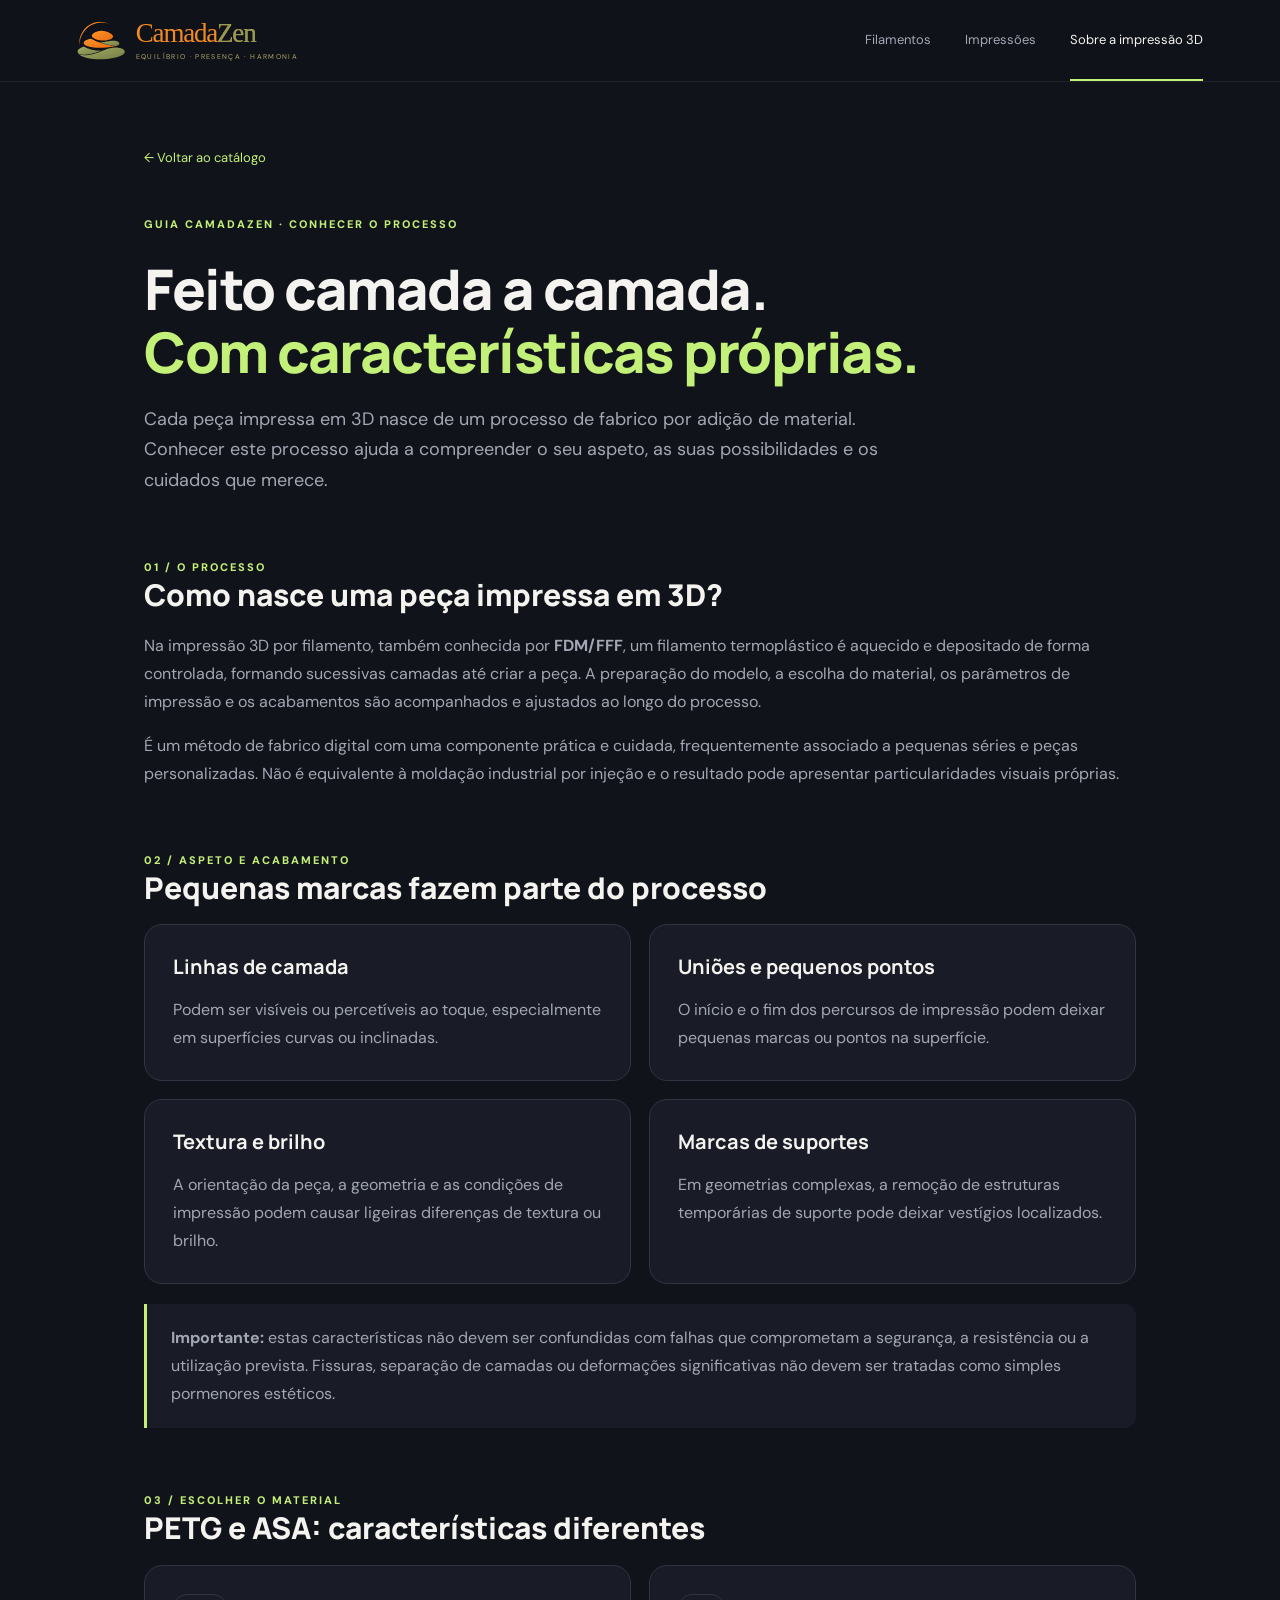
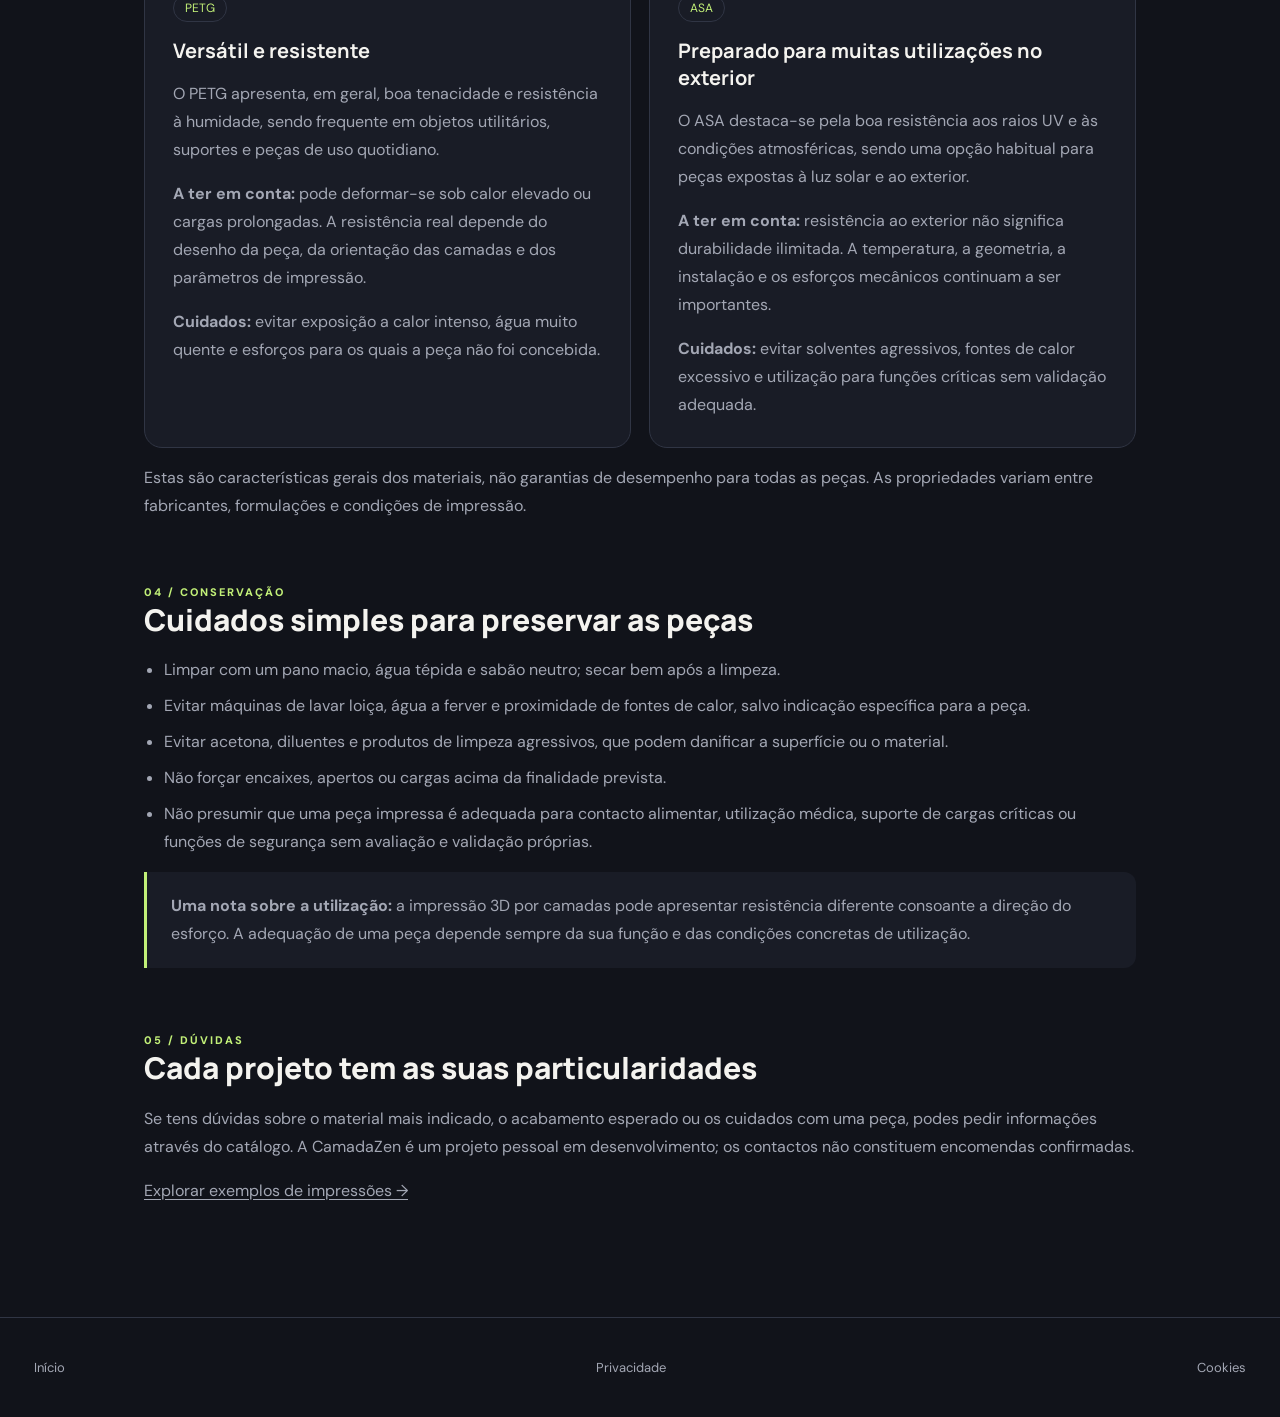
==== sobre-impressao-3d.html @ c6358570 "Add educational guide on FDM, PETG and ASA" ====
<!doctype html>
<html lang="pt-PT">
<head>
<meta charset="utf-8"><meta name="viewport" content="width=device-width,initial-scale=1">
<meta name="theme-color" content="#11131a">
<meta name="description" content="Conhece a impressão 3D por camadas, as características naturais das peças e os cuidados com PETG e ASA.">
<link rel="icon" type="image/svg+xml" href="assets/camadazen-mark.svg">
<link rel="stylesheet" href="styles.css">
<title>Sobre a impressão 3D | CamadaZen</title>
<style>
.guide{max-width:1040px;margin:auto;padding:64px 24px 96px}
.guide .back{color:var(--accent);font-size:13px}
.guide h1{font:800 clamp(32px,5vw,56px)/1.12 Manrope,sans-serif;letter-spacing:-1.5px;margin:24px 0 20px}
.guide h1 span{color:var(--accent)}
.guide .lead{max-width:760px;font-size:18px;line-height:1.7;color:var(--muted)}
.guide section{margin-top:60px}
.guide h2{font:800 clamp(23px,3vw,30px)/1.25 Manrope,sans-serif;margin:0 0 18px}
.guide h3{font:700 20px Manrope,sans-serif;margin:0 0 12px}
.guide p,.guide li{line-height:1.75;color:var(--muted)}
.guide ul{padding-left:20px}
.guide li{margin-bottom:8px}
.guide .eyebrow{color:var(--accent);font-size:11px;letter-spacing:2px;font-weight:800}
.guide .cards{display:grid;grid-template-columns:repeat(2,minmax(0,1fr));gap:18px}
.guide .tile{background:var(--panel);border:1px solid var(--line);border-radius:18px;padding:28px}
.guide .tile p:last-child{margin-bottom:0}
.guide .notice{border-left:3px solid var(--accent);background:var(--panel);padding:20px 24px;border-radius:0 12px 12px 0}
.guide .notice p{margin:0}
.guide .tag{display:inline-block;border:1px solid var(--line);border-radius:99px;padding:5px 11px;color:var(--accent);font-size:12px;margin-bottom:15px}
.guide a:not(.back){text-decoration:underline;text-underline-offset:3px}
.guide-footer{padding:24px;text-align:center;border-top:1px solid var(--line);font-size:13px;color:var(--muted)}
.guide-footer a{margin:0 10px}
@media(max-width:650px){.guide{padding:36px 20px 70px}.guide .cards{grid-template-columns:1fr}.guide .tile{padding:22px}}
</style>
</head>
<body>
<header class="topbar">
<a class="brand" href="index.html" aria-label="CamadaZen — Página inicial"><img class="brand-logo-symbol" src="assets/camadazen-mark.svg" alt=""><span class="brand-wordmark"><strong>Camada<span>Zen</span></strong><small>EQUILÍBRIO · PRESENÇA · HARMONIA</small></span></a>
<nav class="nav" aria-label="Navegação principal"><a href="index.html#filamentos">Filamentos</a><a href="index.html#impressoes">Impressões</a><a class="active" href="sobre-impressao-3d.html" aria-current="page">Sobre a impressão 3D</a></nav>
</header>
<main class="guide">
<a class="back" href="index.html">← Voltar ao catálogo</a>
<p class="eyebrow" style="margin-top:48px">GUIA CAMADAZEN · CONHECER O PROCESSO</p>
<h1>Feito camada a camada.<br><span>Com características próprias.</span></h1>
<p class="lead">Cada peça impressa em 3D nasce de um processo de fabrico por adição de material. Conhecer este processo ajuda a compreender o seu aspeto, as suas possibilidades e os cuidados que merece.</p>
<section aria-labelledby="processo"><span class="eyebrow">01 / O PROCESSO</span><h2 id="processo">Como nasce uma peça impressa em 3D?</h2>
<p>Na impressão 3D por filamento, também conhecida por <strong>FDM/FFF</strong>, um filamento termoplástico é aquecido e depositado de forma controlada, formando sucessivas camadas até criar a peça. A preparação do modelo, a escolha do material, os parâmetros de impressão e os acabamentos são acompanhados e ajustados ao longo do processo.</p>
<p>É um método de fabrico digital com uma componente prática e cuidada, frequentemente associado a pequenas séries e peças personalizadas. Não é equivalente à moldação industrial por injeção e o resultado pode apresentar particularidades visuais próprias.</p></section>
<section aria-labelledby="caracteristicas"><span class="eyebrow">02 / ASPETO E ACABAMENTO</span><h2 id="caracteristicas">Pequenas marcas fazem parte do processo</h2>
<div class="cards">
<article class="tile"><h3>Linhas de camada</h3><p>Podem ser visíveis ou percetíveis ao toque, especialmente em superfícies curvas ou inclinadas.</p></article>
<article class="tile"><h3>Uniões e pequenos pontos</h3><p>O início e o fim dos percursos de impressão podem deixar pequenas marcas ou pontos na superfície.</p></article>
<article class="tile"><h3>Textura e brilho</h3><p>A orientação da peça, a geometria e as condições de impressão podem causar ligeiras diferenças de textura ou brilho.</p></article>
<article class="tile"><h3>Marcas de suportes</h3><p>Em geometrias complexas, a remoção de estruturas temporárias de suporte pode deixar vestígios localizados.</p></article>
</div>
<div class="notice" style="margin-top:20px"><p><strong>Importante:</strong> estas características não devem ser confundidas com falhas que comprometam a segurança, a resistência ou a utilização prevista. Fissuras, separação de camadas ou deformações significativas não devem ser tratadas como simples pormenores estéticos.</p></div></section>
<section aria-labelledby="materiais"><span class="eyebrow">03 / ESCOLHER O MATERIAL</span><h2 id="materiais">PETG e ASA: características diferentes</h2>
<div class="cards">
<article class="tile"><span class="tag">PETG</span><h3>Versátil e resistente</h3><p>O PETG apresenta, em geral, boa tenacidade e resistência à humidade, sendo frequente em objetos utilitários, suportes e peças de uso quotidiano.</p><p><strong>A ter em conta:</strong> pode deformar-se sob calor elevado ou cargas prolongadas. A resistência real depende do desenho da peça, da orientação das camadas e dos parâmetros de impressão.</p><p><strong>Cuidados:</strong> evitar exposição a calor intenso, água muito quente e esforços para os quais a peça não foi concebida.</p></article>
<article class="tile"><span class="tag">ASA</span><h3>Preparado para muitas utilizações no exterior</h3><p>O ASA destaca-se pela boa resistência aos raios UV e às condições atmosféricas, sendo uma opção habitual para peças expostas à luz solar e ao exterior.</p><p><strong>A ter em conta:</strong> resistência ao exterior não significa durabilidade ilimitada. A temperatura, a geometria, a instalação e os esforços mecânicos continuam a ser importantes.</p><p><strong>Cuidados:</strong> evitar solventes agressivos, fontes de calor excessivo e utilização para funções críticas sem validação adequada.</p></article>
</div>
<p>Estas são características gerais dos materiais, não garantias de desempenho para todas as peças. As propriedades variam entre fabricantes, formulações e condições de impressão.</p></section>
<section aria-labelledby="cuidados"><span class="eyebrow">04 / CONSERVAÇÃO</span><h2 id="cuidados">Cuidados simples para preservar as peças</h2>
<ul><li>Limpar com um pano macio, água tépida e sabão neutro; secar bem após a limpeza.</li><li>Evitar máquinas de lavar loiça, água a ferver e proximidade de fontes de calor, salvo indicação específica para a peça.</li><li>Evitar acetona, diluentes e produtos de limpeza agressivos, que podem danificar a superfície ou o material.</li><li>Não forçar encaixes, apertos ou cargas acima da finalidade prevista.</li><li>Não presumir que uma peça impressa é adequada para contacto alimentar, utilização médica, suporte de cargas críticas ou funções de segurança sem avaliação e validação próprias.</li></ul>
<div class="notice"><p><strong>Uma nota sobre a utilização:</strong> a impressão 3D por camadas pode apresentar resistência diferente consoante a direção do esforço. A adequação de uma peça depende sempre da sua função e das condições concretas de utilização.</p></div></section>
<section aria-labelledby="duvidas"><span class="eyebrow">05 / DÚVIDAS</span><h2 id="duvidas">Cada projeto tem as suas particularidades</h2><p>Se tens dúvidas sobre o material mais indicado, o acabamento esperado ou os cuidados com uma peça, podes pedir informações através do catálogo. A CamadaZen é um projeto pessoal em desenvolvimento; os contactos não constituem encomendas confirmadas.</p><p><a href="index.html#impressoes">Explorar exemplos de impressões →</a></p></section>
</main>
<footer class="guide-footer"><a href="index.html">Início</a><a href="privacidade.html">Privacidade</a><a href="cookies.html">Cookies</a></footer>
</body></html>
---- styles.css ----
@font-face{font-family:"DM Sans";src:url("assets/fonts/DMSans-variable.ttf") format("truetype");font-style:normal;font-weight:100 1000;font-display:swap}
@font-face{font-family:"Manrope";src:url("assets/fonts/Manrope-variable.ttf") format("truetype");font-style:normal;font-weight:200 800;font-display:swap}
:root{color-scheme:dark;--bg:#11131a;--panel:#191c26;--panel2:#202431;--text:#f4f3ef;--muted:#a3a7b4;--line:#303544;--accent:#c2f078;--purple:#a89bff}*{box-sizing:border-box}html{scroll-behavior:smooth}body{margin:0;background:var(--bg);color:var(--text);font-family:"DM Sans",sans-serif}a{color:inherit;text-decoration:none}.topbar{height:82px;padding:0 max(6vw,24px);display:flex;align-items:center;justify-content:space-between;border-bottom:1px solid #ffffff12;background:#11131aee;position:sticky;top:0;z-index:5;backdrop-filter:blur(14px)}.brand{display:flex;align-items:center;gap:11px}.brand-mark{width:39px;height:39px;border-radius:12px;background:var(--accent);color:#171923;display:grid;place-items:center;font:800 14px Manrope,sans-serif;letter-spacing:-1px}.brand strong,.brand small{display:block}.brand strong{font:800 12px Manrope,sans-serif;letter-spacing:1.8px}.brand small{font-size:8px;letter-spacing:1.7px;color:var(--muted);margin-top:4px}.nav{display:flex;gap:34px;height:100%;align-items:center;color:var(--muted);font-size:13px}.nav a{height:100%;display:flex;align-items:center;border-bottom:2px solid transparent}.nav a.active,.nav a:hover{color:var(--text);border-color:var(--accent)}.admin-link{font-size:12px;color:var(--accent);border:1px solid #c2f07855;padding:10px 14px;border-radius:9px}.hero{min-height:480px;padding:76px max(10vw,28px);display:grid;grid-template-columns:1fr 1fr;align-items:center;overflow:hidden;background:radial-gradient(ellipse at 76% 45%,#34324f 0,transparent 42%),linear-gradient(120deg,#171a24,#11131a 70%)}.eyebrow{font-size:10px;font-weight:700;letter-spacing:2px;color:var(--muted)}.live-dot{display:inline-block;width:7px;height:7px;border-radius:50%;background:var(--accent);margin-right:8px;box-shadow:0 0 12px #c2f078}.hero h1{font:800 clamp(48px,6vw,78px)/.99 Manrope,sans-serif;letter-spacing:-4px;margin:25px 0}.hero h1 span{color:var(--accent)}.hero-copy p{max-width:410px;color:var(--muted);font-size:15px;line-height:1.8}.hero-cta{display:inline-flex;gap:24px;align-items:center;margin-top:25px;padding:14px 18px;background:var(--accent);color:#171923;border-radius:9px;font-size:12px;font-weight:700}.hero-cta span{font-size:17px}.hero-art{height:330px;position:relative;display:grid;place-items:center}.orb{position:absolute;border:1px solid #a89bff33;border-radius:50%;transform:rotate(-25deg)}.orb-one{width:330px;height:180px}.orb-two{width:390px;height:240px;transform:rotate(35deg)}.spool{width:205px;height:205px;border-radius:50%;background:repeating-conic-gradient(from 0deg,#d6d2c7 0 5deg,#a9a69e 5deg 8deg);display:grid;place-items:center;box-shadow:0 25px 70px #0009;transform:rotate(-18deg);position:relative}.spool:before{content:"";position:absolute;inset:17px;border-radius:50%;background:repeating-conic-gradient(#9b91ed 0 7deg,#b2a9fa 7deg 12deg);border:7px solid #dedbd2}.spool-hole{position:absolute;width:73px;height:73px;border-radius:50%;background:#252837;border:10px solid #dedbd2;z-index:1}.spool-label{position:absolute;z-index:2;text-align:center;color:#e9e6ff;font:700 14px Manrope;transform:rotate(18deg);text-shadow:0 1px 4px #333}.spool-label b{font-size:25px}.art-caption{position:absolute;right:0;bottom:15px;font:700 9px/1.7 Manrope;letter-spacing:2px;color:#aaa4e8}.catalog-section,.prints-section{padding:78px max(8vw,24px)}.section-heading{display:flex;align-items:end;justify-content:space-between;margin-bottom:28px}.section-heading h2{font:700 38px Manrope;margin:10px 0 0;letter-spacing:-1.5px}.section-note{font-size:11px;color:var(--muted);padding-bottom:7px}.toolbar{display:flex;gap:10px;margin-bottom:25px}.searchbox,.toolbar select{height:46px;border:1px solid var(--line);background:var(--panel);border-radius:9px;color:var(--muted)}.searchbox{display:flex;align-items:center;gap:10px;padding:0 14px;flex:1}.searchbox span{font-size:22px}.searchbox input{width:100%;border:0;outline:0;background:transparent;color:var(--text);font:13px "DM Sans"}.toolbar select{padding:0 14px;min-width:165px;font:12px "DM Sans"}.filament-grid,.prints-grid{display:grid;grid-template-columns:repeat(4,minmax(0,1fr));gap:16px}.empty-state{grid-column:1/-1;min-height:205px;border:1px dashed #3a4050;border-radius:14px;display:flex;flex-direction:column;align-items:center;justify-content:center;text-align:center;background:#191c2633}.empty-icon{font-size:30px;color:var(--accent)}.empty-state h3{font:600 16px Manrope;margin:12px 0 5px}.empty-state p{font-size:12px;color:var(--muted);margin:0}.prints-section{background:#171a23}.prints-grid .empty-state{background:#11131a55}footer{min-height:100px;padding:25px max(6vw,24px);display:flex;justify-content:space-between;align-items:center;border-top:1px solid var(--line)}footer>span{font-size:11px;color:var(--muted)}.footer-brand .brand-mark{width:32px;height:32px;border-radius:9px}@media(max-width:760px){.topbar{height:70px;padding:0 18px}.nav{gap:14px;font-size:11px}.admin-link{font-size:0;padding:9px}.admin-link span{font-size:13px}.hero{padding:65px 25px 25px;grid-template-columns:1fr}.hero-art{height:260px}.hero h1{font-size:58px}.catalog-section,.prints-section{padding:55px 20px}.section-heading h2{font-size:31px}.toolbar{flex-wrap:wrap}.searchbox{flex-basis:100%}.toolbar select{flex:1;min-width:0}.filament-grid,.prints-grid{grid-template-columns:repeat(2,minmax(0,1fr))}footer{gap:20px;flex-wrap:wrap}}@media(max-width:420px){.nav{gap:9px}.nav a{font-size:10px}.brand strong{font-size:10px}.brand small{font-size:7px}.filament-grid,.prints-grid{grid-template-columns:1fr}}
/* Cartões alimentados pelo catálogo público */
.filament-card,.print-card{overflow:hidden;border:1px solid var(--line);border-radius:14px;background:var(--panel);min-width:0}
.catalog-photo{display:block;width:100%;height:190px;object-fit:cover;background:var(--panel2)}
.filament-swatch{height:190px;background:linear-gradient(135deg,#33394a,#202431)}
.filament-details,.print-details{padding:16px}
.filament-brand,.filament-meta,.print-details p{color:var(--muted);font-size:11px;margin:0 0 8px}
.filament-details h3,.print-details h3{font:600 16px Manrope,sans-serif;margin:0 0 8px}
.availability{display:inline-block;margin-top:7px;padding:6px 9px;border-radius:20px;font-size:10px;font-weight:700}
.availability.available{color:var(--accent);background:#c2f07818}
.availability.unavailable{color:#ffadad;background:#ff777718}
.print-card .catalog-photo{height:220px}
@media(max-width:760px){.catalog-photo,.filament-swatch{height:160px}}

.admin-section{padding:70px max(8vw,24px);background:#131620;border-top:1px solid var(--line)}
.admin-panel{padding:24px;margin:18px 0;border:1px solid var(--line);border-radius:14px;background:var(--panel)}
.admin-panel h3{font:700 19px Manrope;margin:0 0 8px}.admin-panel>p,.admin-list-heading p{font-size:12px;color:var(--muted)}
.admin-form{display:grid;gap:14px;max-width:560px;margin-top:20px}.admin-form label{display:grid;gap:7px;color:var(--muted);font-size:12px}
.admin-form input:not([type=file]):not([type=checkbox]){height:42px;border:1px solid var(--line);border-radius:8px;background:var(--bg);color:var(--text);padding:0 12px;font:13px "DM Sans"}
.admin-form-grid{max-width:none;grid-template-columns:repeat(2,minmax(0,1fr))}
.admin-form .check-label{display:flex;align-items:center;gap:9px}.admin-form input[type=checkbox]{accent-color:var(--accent)}
.admin-form button{justify-self:start;border:0;cursor:pointer}.admin-message{font-size:12px;color:var(--accent);min-height:18px}
.admin-toolbar,.admin-list-heading{display:flex;align-items:center;justify-content:space-between;gap:16px;flex-wrap:wrap}
.admin-toolbar p{font-size:12px;color:var(--muted)}
.secondary-button{border:1px solid var(--line);background:var(--panel2);color:var(--text);padding:10px 12px;border-radius:8px;font:600 11px "DM Sans";cursor:pointer}
.bulk-actions{display:flex;gap:8px;flex-wrap:wrap}
.admin-row{display:grid;grid-template-columns:auto 54px minmax(0,1fr) auto auto;align-items:center;gap:13px;padding:13px 0;border-top:1px solid var(--line)}
.admin-row img{width:54px;height:54px;object-fit:cover;border-radius:8px}.admin-row strong{display:block;font-size:13px}.admin-row small{color:var(--muted);font-size:11px}
.admin-row input{accent-color:var(--accent)}.admin-row .stock{font-size:11px;color:var(--muted);white-space:nowrap}
.admin-row button{white-space:nowrap}
@media(max-width:650px){.admin-form-grid{grid-template-columns:1fr}.admin-row{grid-template-columns:auto 44px minmax(0,1fr);}.admin-row img{width:44px;height:44px}.admin-row .stock,.admin-row button{grid-column:3}.admin-list-heading{align-items:flex-start}}

/* Pré-visualização da cor HEX no formulário de administração */
.color-preview{display:flex;align-items:center;justify-content:center;min-height:46px;padding:8px 12px;border:1px solid var(--line);border-radius:8px;background:linear-gradient(135deg,#33394a,#202431);color:#fff;font-size:11px;text-shadow:0 1px 3px #0008}
.color-preview.has-color{color:#111;text-shadow:none;font-weight:700}

.delete-button{border-color:#754343;color:#ffb0b0}
.delete-button:hover{background:#512b2b}

/* Símbolo CamadaZen na área principal */
.camadazen-symbol{display:block;width:min(100%,430px);max-height:330px;object-fit:contain;mix-blend-mode:screen;filter:drop-shadow(0 18px 36px #0008)}
@media(max-width:760px){.camadazen-symbol{width:min(78%,340px);max-height:250px}}


/* Gestão e galeria detalhada de impressões */
.admin-form textarea{width:100%;resize:vertical;min-height:86px;border:1px solid var(--line);border-radius:8px;background:var(--bg);color:var(--text);padding:11px 12px;font:13px/1.5 "DM Sans"}
.admin-form .wide-field{grid-column:1/-1}
.material-choice{border:1px solid var(--line);border-radius:9px;padding:13px;min-width:0}
.material-choice legend{padding:0 6px;color:var(--muted);font-size:12px}
.material-options{display:flex;gap:9px;flex-wrap:wrap}
.material-option{display:flex!important;grid-auto-flow:column;align-items:center;gap:7px!important;padding:8px 10px;border:1px solid var(--line);border-radius:8px;background:var(--bg);cursor:pointer}
.material-option input{accent-color:var(--accent)}
.material-option span{font-size:12px;color:var(--text)}
.print-card-button{display:block;width:100%;padding:0;text-align:left;color:inherit;font:inherit;cursor:pointer}
.print-card-button:hover{border-color:#c2f07888;transform:translateY(-2px);transition:transform .18s,border-color .18s}
.print-card-price{color:var(--accent)!important;font-size:13px!important;font-weight:700;margin-top:10px!important}
.print-open-hint{display:block;color:var(--muted);font-size:10px;margin-top:12px}
.admin-print-row{display:grid;grid-template-columns:58px minmax(0,1fr) auto;align-items:center;gap:13px;padding:13px 0;border-top:1px solid var(--line)}
.admin-print-thumb{width:58px;height:58px;object-fit:cover;border-radius:8px}
.admin-print-placeholder{display:grid;place-items:center;background:var(--panel2);color:var(--accent);font-weight:800}
.admin-print-row strong,.admin-print-row small{display:block}
.admin-print-row strong{font-size:13px}
.admin-print-row small{font-size:11px;color:var(--muted);margin-top:5px}
.admin-print-actions{display:flex;gap:7px;flex-wrap:wrap}
.print-modal-backdrop{position:fixed;inset:0;z-index:20;background:#05060bdc;display:flex;align-items:center;justify-content:center;padding:20px;overflow-y:auto}
.print-modal{position:relative;width:min(900px,100%);max-height:calc(100vh - 40px);overflow:auto;background:var(--panel);border:1px solid var(--line);border-radius:16px;padding:26px;box-shadow:0 25px 90px #000b}
.print-modal h2{font:700 26px Manrope;margin:0 50px 20px 0}
.modal-close{position:absolute;right:18px;top:16px;width:38px;height:38px;border:1px solid var(--line);border-radius:9px;background:var(--panel2);color:var(--text);cursor:pointer}
.print-modal-gallery{display:grid;grid-template-columns:minmax(0,1fr) 90px;gap:12px}
.print-modal-main{width:100%;height:390px;object-fit:contain;background:var(--bg);border-radius:10px}
.print-thumbnails{display:flex;flex-direction:column;gap:8px}
.print-thumb{padding:0;border:1px solid var(--line);border-radius:8px;overflow:hidden;background:var(--bg);cursor:pointer}
.print-thumb img{display:block;width:100%;height:74px;object-fit:cover}
.print-modal-content{margin-top:20px;color:var(--muted);font-size:13px;line-height:1.7;white-space:pre-wrap}
.print-modal-content h3{color:var(--text);font:600 14px Manrope;margin:18px 0 5px}
.print-modal-content p{margin:6px 0}
.print-modal-content .print-price{color:var(--accent);font-size:17px;font-weight:700}
@media(max-width:650px){
  .admin-print-row{grid-template-columns:48px minmax(0,1fr)}
  .admin-print-thumb{width:48px;height:48px}
  .admin-print-actions{grid-column:2}
  .print-modal{padding:20px 15px}
  .print-modal-gallery{grid-template-columns:1fr}
  .print-modal-main{height:260px}
  .print-thumbnails{flex-direction:row;overflow-x:auto}
  .print-thumb{min-width:68px}
  .print-thumb img{height:62px}
}


/* Formulário público para pedidos de impressão */
.print-request-form{display:grid;grid-template-columns:repeat(2,minmax(0,1fr));gap:13px;margin-top:28px;padding:20px;border:1px solid var(--line);border-radius:12px;background:var(--bg)}
.print-request-form h3,.print-request-form>p{grid-column:1/-1;margin:0}
.print-request-form h3{font:700 19px Manrope;color:var(--text)}
.print-request-form>p{font-size:12px;color:var(--muted);line-height:1.5}
.print-request-form label{display:grid;gap:7px;color:var(--muted);font-size:12px}
.print-request-form input,.print-request-form select,.print-request-form textarea{width:100%;min-width:0;border:1px solid var(--line);border-radius:8px;background:var(--panel);color:var(--text);padding:11px 12px;font:13px "DM Sans"}
.print-request-form textarea{resize:vertical}
.print-request-form button{justify-self:start;margin-top:3px;border:0;cursor:pointer}
.print-request-form button:disabled{opacity:.6;cursor:wait}
.print-request-form .request-message{align-self:center;color:var(--accent);font-size:12px;min-height:18px}
@media(max-width:560px){.print-request-form{grid-template-columns:1fr;padding:15px}.print-request-form h3,.print-request-form>p{grid-column:1}}

.print-request-form select{appearance:auto}

/* Identidade visual CamadaZen no cabeçalho e rodapé */
.brand-logo-symbol{display:block;width:48px;height:42px;object-fit:contain;flex:0 0 auto}
.brand-wordmark strong{display:block;font:400 27px/1 Georgia,"Times New Roman",serif;letter-spacing:-1.2px;background:linear-gradient(100deg,#f28a22 0 56%,#929b55 76%);-webkit-background-clip:text;background-clip:text;color:transparent}
.brand-wordmark strong span{color:#929b55}
.brand-wordmark small{display:block;margin-top:5px;color:#b2a66a;font-size:7px;letter-spacing:1.35px;white-space:nowrap}
.footer-brand .brand-logo-symbol{width:40px;height:35px}
.footer-brand .brand-wordmark strong{font-size:23px}
@media(max-width:420px){.brand{gap:7px}.brand-logo-symbol{width:39px;height:35px}.brand-wordmark strong{font-size:23px}.brand-wordmark small{font-size:6px;letter-spacing:1px}}
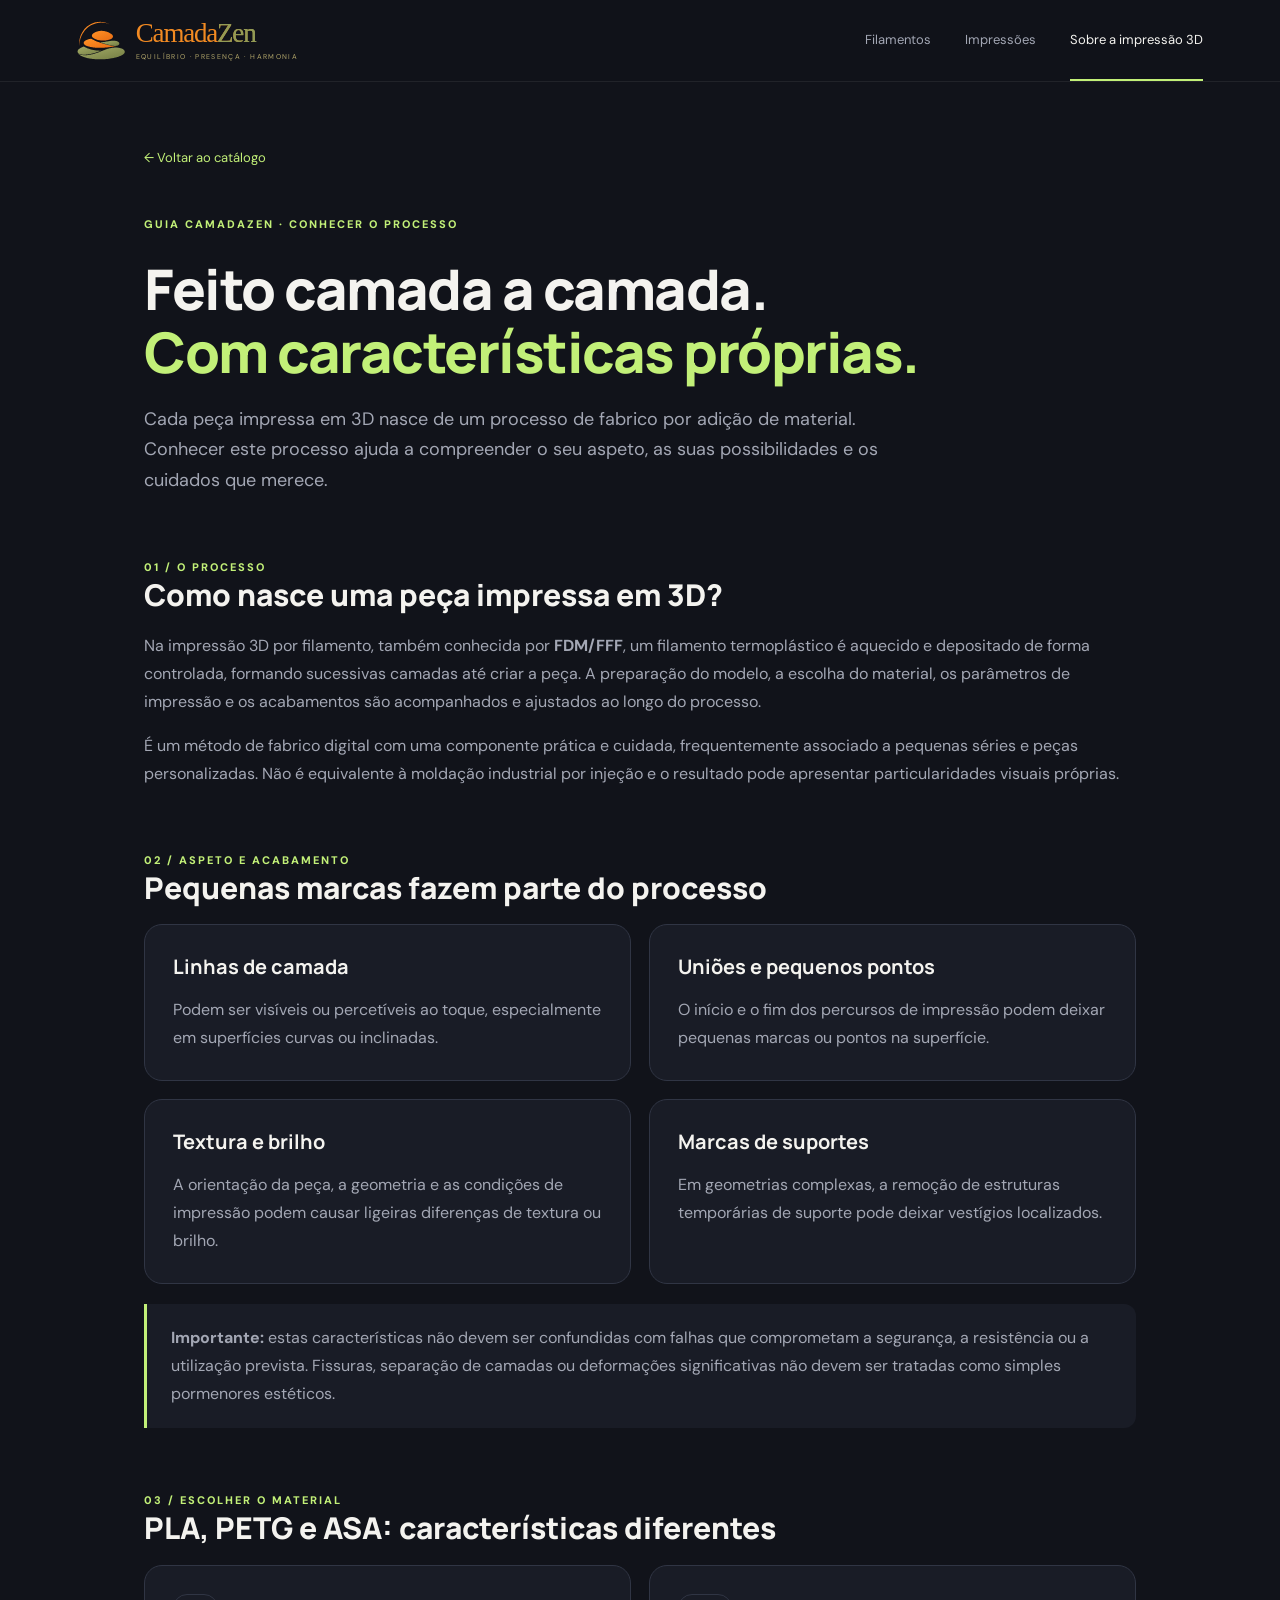
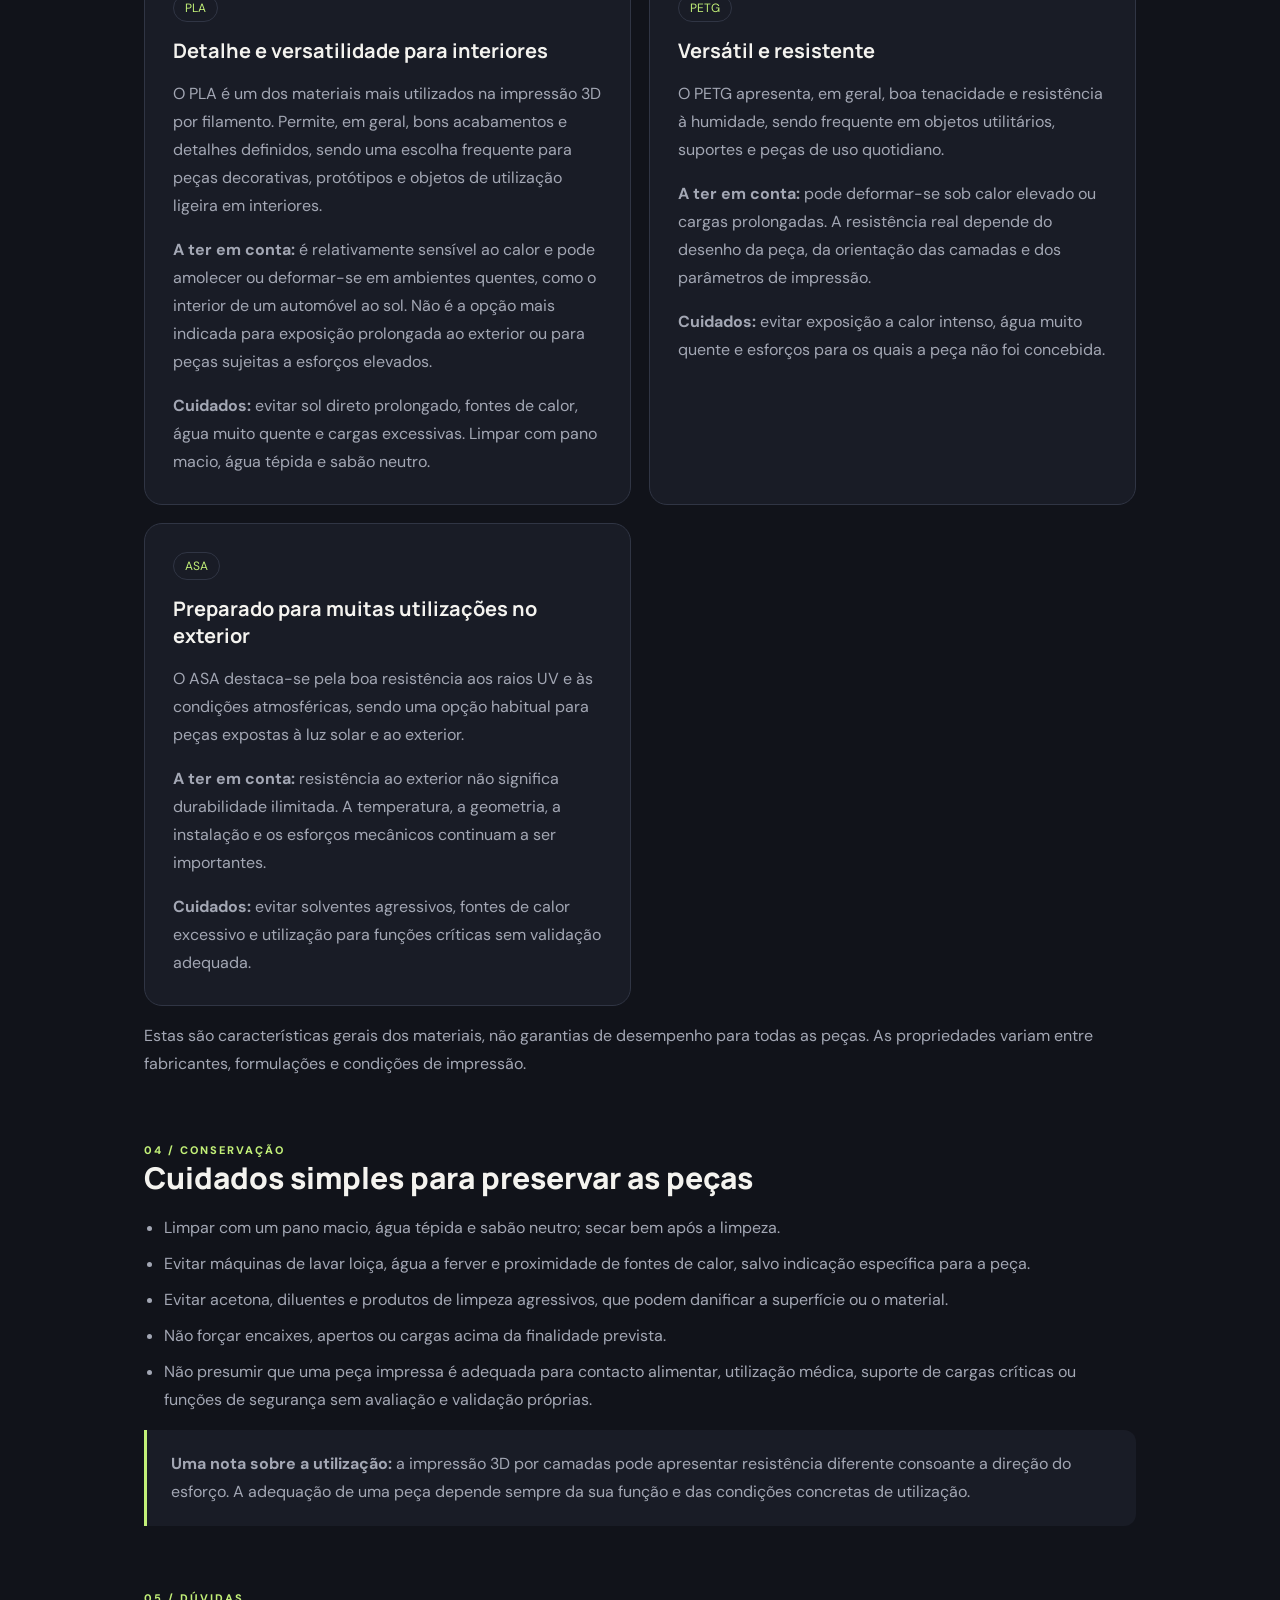
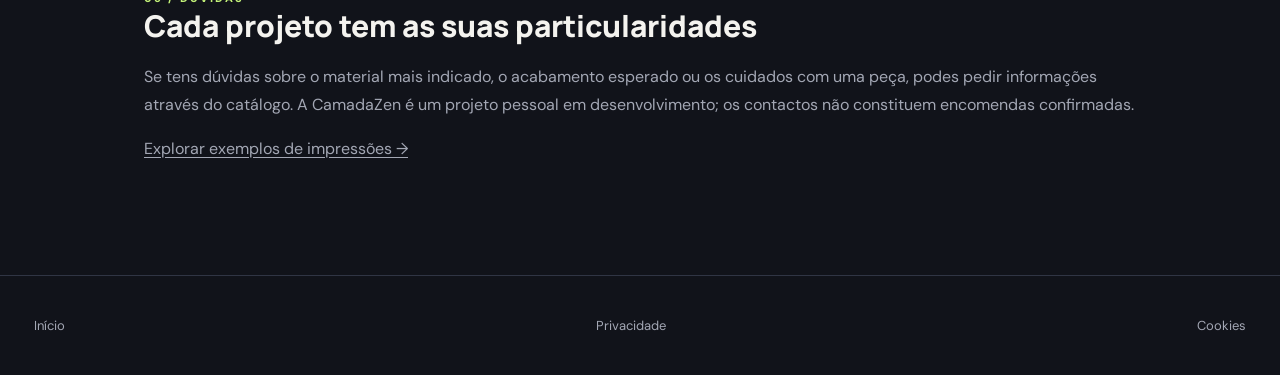
==== commit dd36e867: "Include PLA properties and care in printing guide" ====
--- a/sobre-impressao-3d.html
+++ b/sobre-impressao-3d.html
@@ -53,8 +53,9 @@
 <article class="tile"><h3>Marcas de suportes</h3><p>Em geometrias complexas, a remoção de estruturas temporárias de suporte pode deixar vestígios localizados.</p></article>
 </div>
 <div class="notice" style="margin-top:20px"><p><strong>Importante:</strong> estas características não devem ser confundidas com falhas que comprometam a segurança, a resistência ou a utilização prevista. Fissuras, separação de camadas ou deformações significativas não devem ser tratadas como simples pormenores estéticos.</p></div></section>
-<section aria-labelledby="materiais"><span class="eyebrow">03 / ESCOLHER O MATERIAL</span><h2 id="materiais">PETG e ASA: características diferentes</h2>
+<section aria-labelledby="materiais"><span class="eyebrow">03 / ESCOLHER O MATERIAL</span><h2 id="materiais">PLA, PETG e ASA: características diferentes</h2>
 <div class="cards">
+<article class="tile"><span class="tag">PLA</span><h3>Detalhe e versatilidade para interiores</h3><p>O PLA é um dos materiais mais utilizados na impressão 3D por filamento. Permite, em geral, bons acabamentos e detalhes definidos, sendo uma escolha frequente para peças decorativas, protótipos e objetos de utilização ligeira em interiores.</p><p><strong>A ter em conta:</strong> é relativamente sensível ao calor e pode amolecer ou deformar-se em ambientes quentes, como o interior de um automóvel ao sol. Não é a opção mais indicada para exposição prolongada ao exterior ou para peças sujeitas a esforços elevados.</p><p><strong>Cuidados:</strong> evitar sol direto prolongado, fontes de calor, água muito quente e cargas excessivas. Limpar com pano macio, água tépida e sabão neutro.</p></article>
 <article class="tile"><span class="tag">PETG</span><h3>Versátil e resistente</h3><p>O PETG apresenta, em geral, boa tenacidade e resistência à humidade, sendo frequente em objetos utilitários, suportes e peças de uso quotidiano.</p><p><strong>A ter em conta:</strong> pode deformar-se sob calor elevado ou cargas prolongadas. A resistência real depende do desenho da peça, da orientação das camadas e dos parâmetros de impressão.</p><p><strong>Cuidados:</strong> evitar exposição a calor intenso, água muito quente e esforços para os quais a peça não foi concebida.</p></article>
 <article class="tile"><span class="tag">ASA</span><h3>Preparado para muitas utilizações no exterior</h3><p>O ASA destaca-se pela boa resistência aos raios UV e às condições atmosféricas, sendo uma opção habitual para peças expostas à luz solar e ao exterior.</p><p><strong>A ter em conta:</strong> resistência ao exterior não significa durabilidade ilimitada. A temperatura, a geometria, a instalação e os esforços mecânicos continuam a ser importantes.</p><p><strong>Cuidados:</strong> evitar solventes agressivos, fontes de calor excessivo e utilização para funções críticas sem validação adequada.</p></article>
 </div>
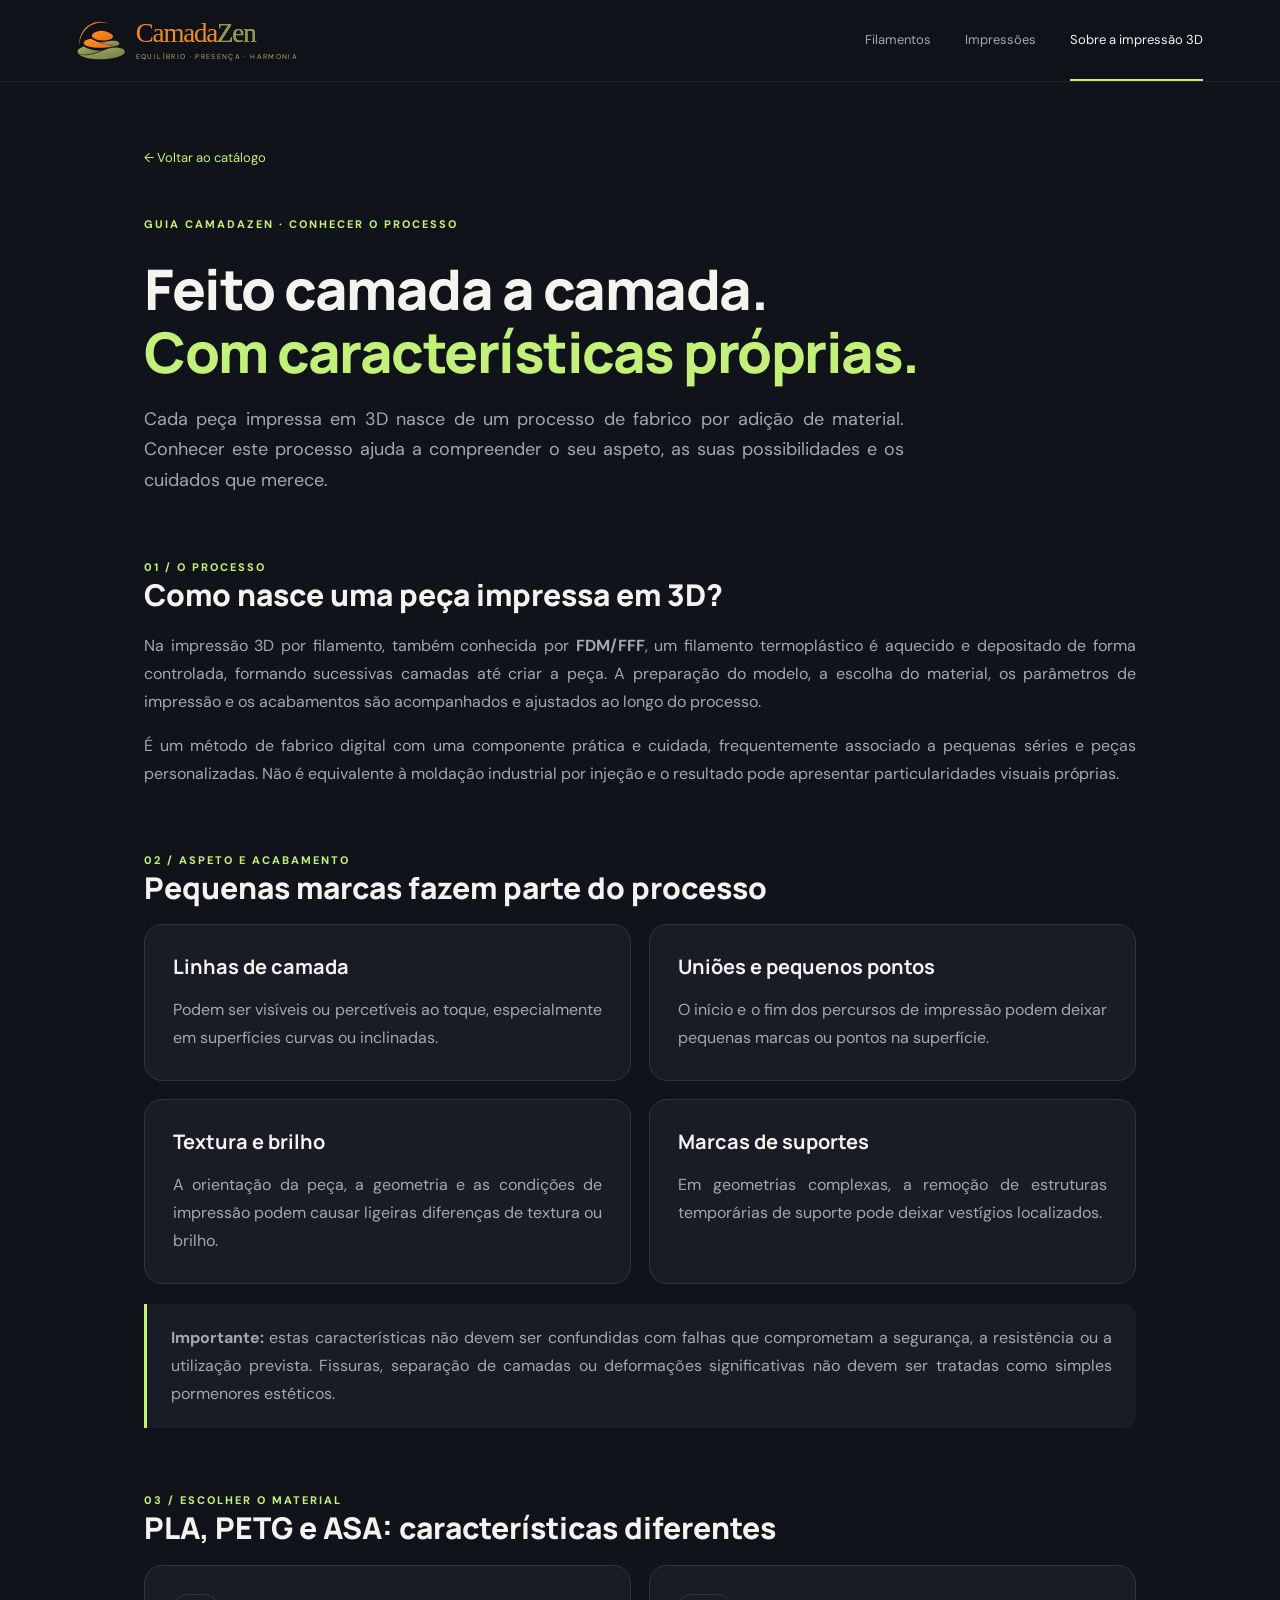
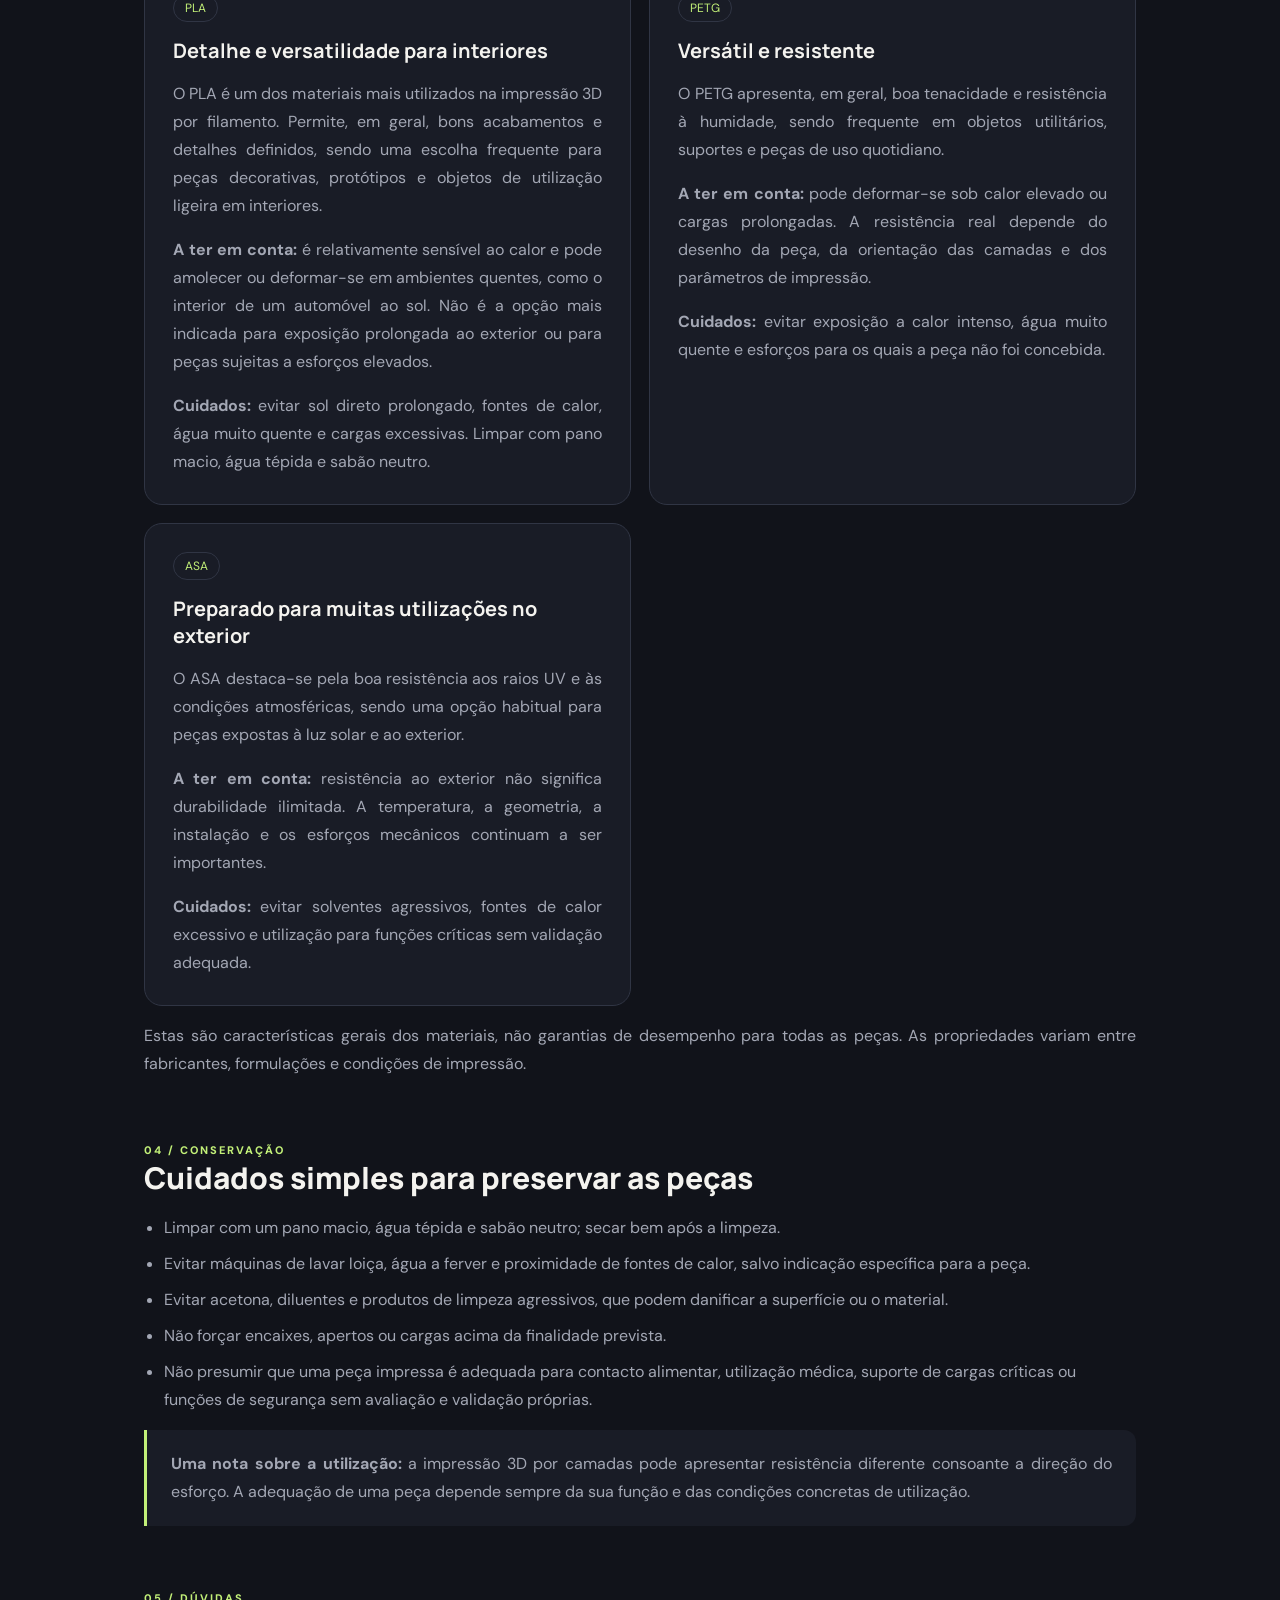
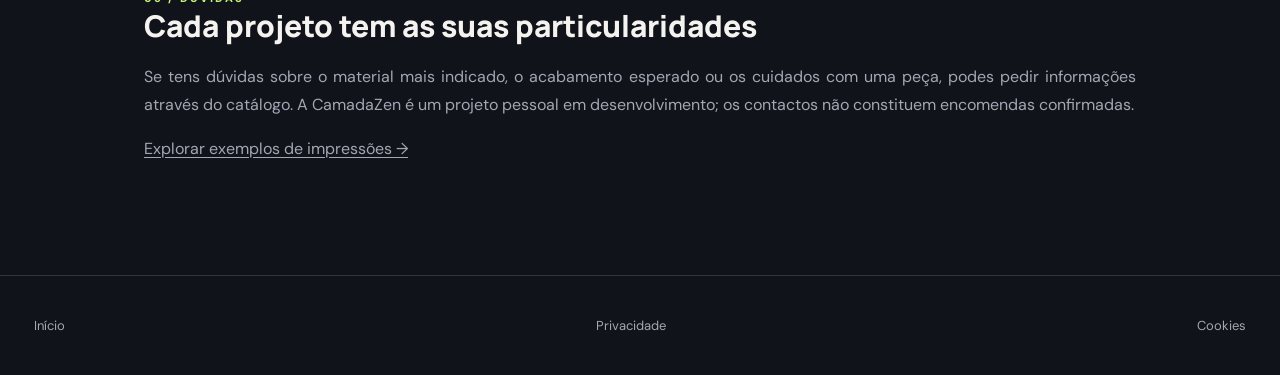
==== commit 7e13862b: "Justificar parágrafos do guia 3D em ecrãs maiores" ====
--- a/sobre-impressao-3d.html
+++ b/sobre-impressao-3d.html
@@ -17,6 +17,8 @@
 .guide h2{font:800 clamp(23px,3vw,30px)/1.25 Manrope,sans-serif;margin:0 0 18px}
 .guide h3{font:700 20px Manrope,sans-serif;margin:0 0 12px}
 .guide p,.guide li{line-height:1.75;color:var(--muted)}
+/* Justificação apenas dos parágrafos explicativos em ecrãs maiores. */
+@media(min-width:651px){.guide p:not(.eyebrow){text-align:justify;hyphens:auto;-webkit-hyphens:auto}}
 .guide ul{padding-left:20px}
 .guide li{margin-bottom:8px}
 .guide .eyebrow{color:var(--accent);font-size:11px;letter-spacing:2px;font-weight:800}
--- a/styles.css
+++ b/styles.css
@@ -113,3 +113,27 @@
 .footer-brand .brand-logo-symbol{width:40px;height:35px}
 .footer-brand .brand-wordmark strong{font-size:23px}
 @media(max-width:420px){.brand{gap:7px}.brand-logo-symbol{width:39px;height:35px}.brand-wordmark strong{font-size:23px}.brand-wordmark small{font-size:6px;letter-spacing:1px}}
+
+/* Gestão das fotografias ao editar impressões */
+.edit-print-photos{display:flex;flex-wrap:wrap;gap:12px;margin-top:12px}.edit-print-photo{display:flex;flex-direction:column;gap:7px;max-width:145px;font-size:12px;color:var(--muted)}.edit-print-photo img{width:120px;height:100px;object-fit:cover;border-radius:10px;border:1px solid var(--line)}.edit-print-photo input{align-self:flex-start}
+
+/* Amostras de cor no seletor do formulário público */
+.visually-hidden-color-select{position:absolute!important;width:1px!important;height:1px!important;opacity:0!important;pointer-events:none!important}
+.color-picker-menu{position:relative;width:100%;font-size:13px}
+.color-picker-menu summary{display:flex;align-items:center;gap:10px;min-height:42px;padding:10px 12px;border:1px solid var(--line);border-radius:8px;background:var(--bg);color:var(--text);cursor:pointer;list-style:none}
+.color-picker-menu summary::-webkit-details-marker{display:none}
+.color-picker-menu summary::after{content:"▾";margin-left:auto}
+.color-picker-menu summary:focus-visible,.color-picker-option:focus-visible{outline:2px solid var(--accent);outline-offset:2px}
+.color-picker-options{position:absolute;z-index:15;top:calc(100% + 4px);left:0;right:0;max-height:240px;overflow-y:auto;background:var(--bg);border:1px solid var(--line);border-radius:8px;box-shadow:0 12px 24px #0007}
+.color-picker-option{display:flex;align-items:center;gap:10px;width:100%;padding:10px 12px;border:0;background:transparent;color:var(--text);font:inherit;text-align:left;cursor:pointer}
+.color-picker-option:hover,.color-picker-option:focus-visible{background:var(--surface,#26313a)}
+.color-picker-swatch{display:inline-block;flex:none;width:20px;height:20px;border-radius:5px;border:1px solid #8889}
+.color-picker-swatch-unknown{background:repeating-linear-gradient(45deg,#777 0 4px,#ccc 4px 8px)}
+
+/* Lema sob o símbolo principal, sem alterar os logótipos pequenos */
+.hero-art{align-content:center;gap:12px}
+.hero-art .camadazen-symbol{max-height:270px}
+.hero-logo-motto{display:flex;justify-content:center;align-items:center;flex-wrap:wrap;gap:clamp(12px,1.8vw,24px);margin:0;text-align:center;font:500 clamp(10px,1vw,13px)/1.5 "DM Sans",sans-serif;letter-spacing:clamp(2px,.28vw,3.6px);white-space:normal}
+.hero-logo-motto span:nth-of-type(odd){color:#f28a22}
+.hero-logo-motto span:nth-of-type(even),.hero-logo-motto b{color:#a5ad70}
+@media(max-width:760px){.hero-art{height:auto;min-height:270px;gap:10px}.hero-art .camadazen-symbol{max-height:215px}.hero-logo-motto{font-size:10px;letter-spacing:1.7px;gap:10px}}
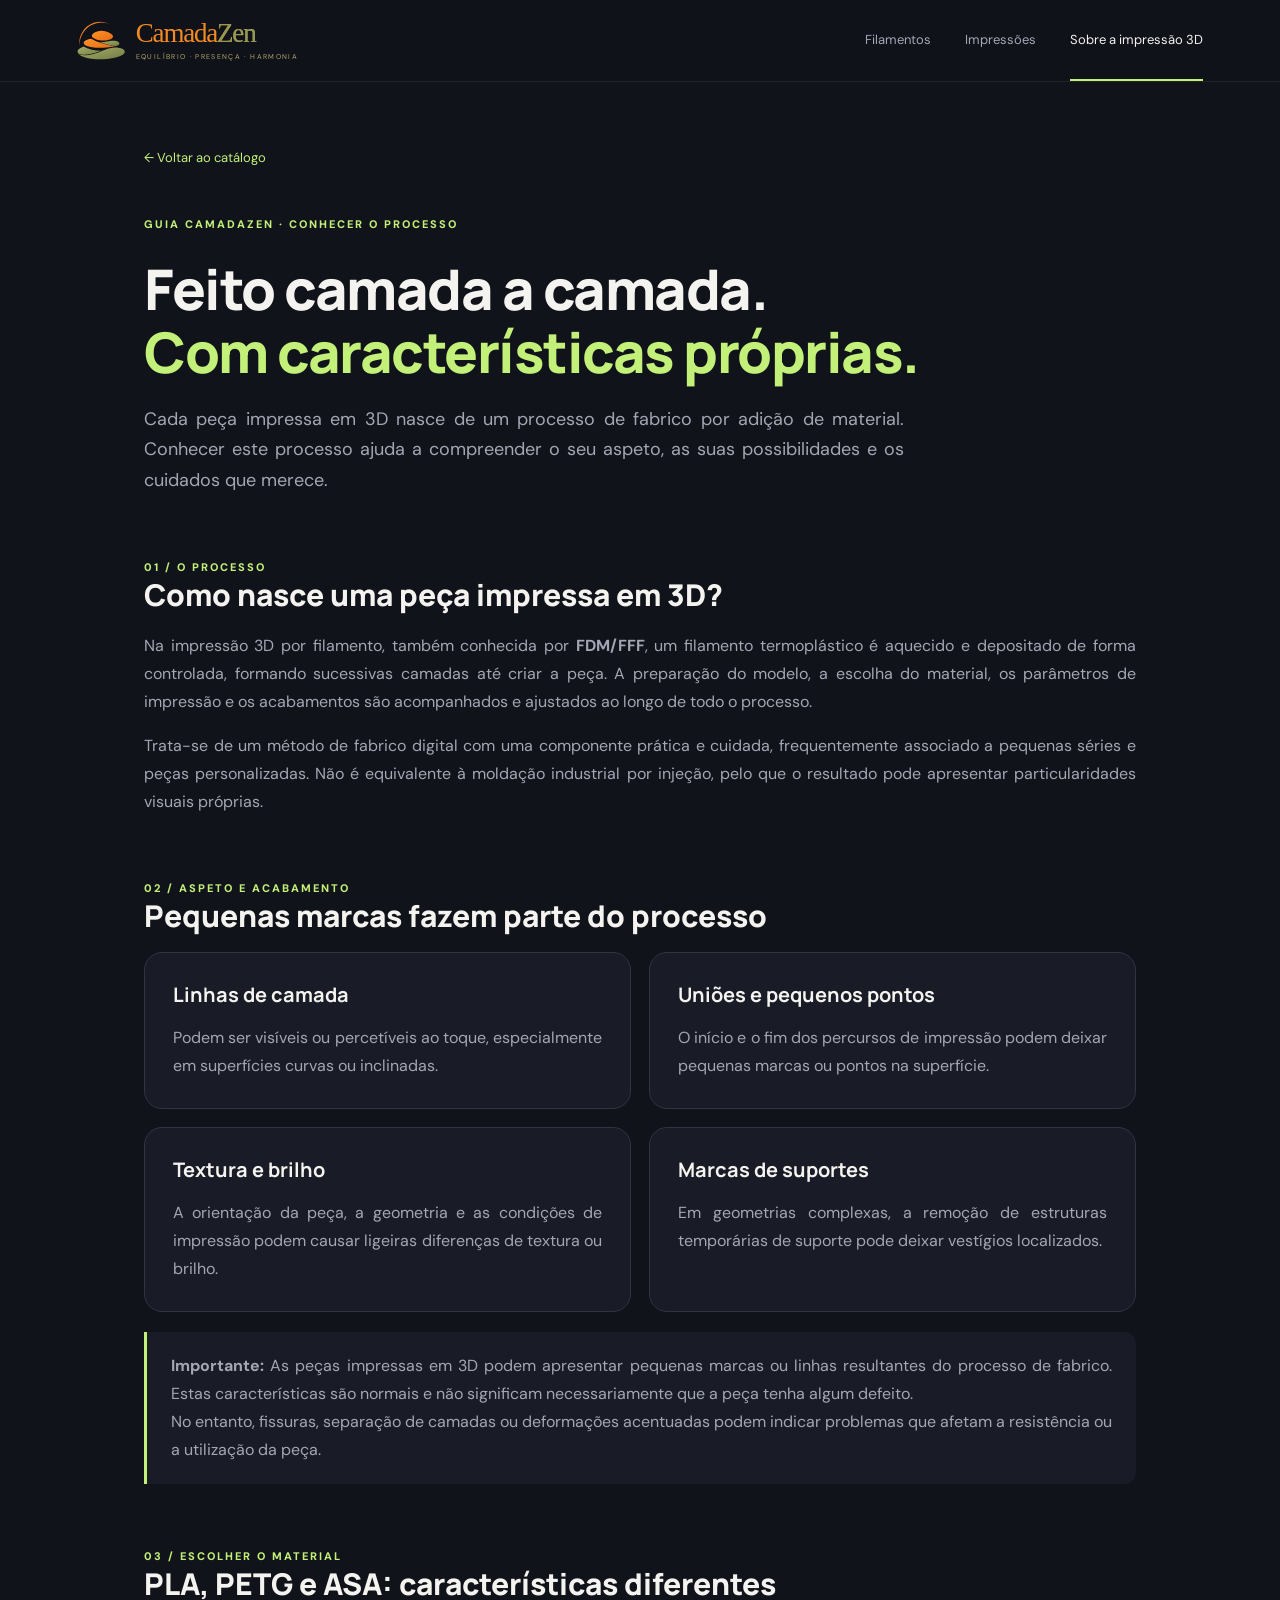
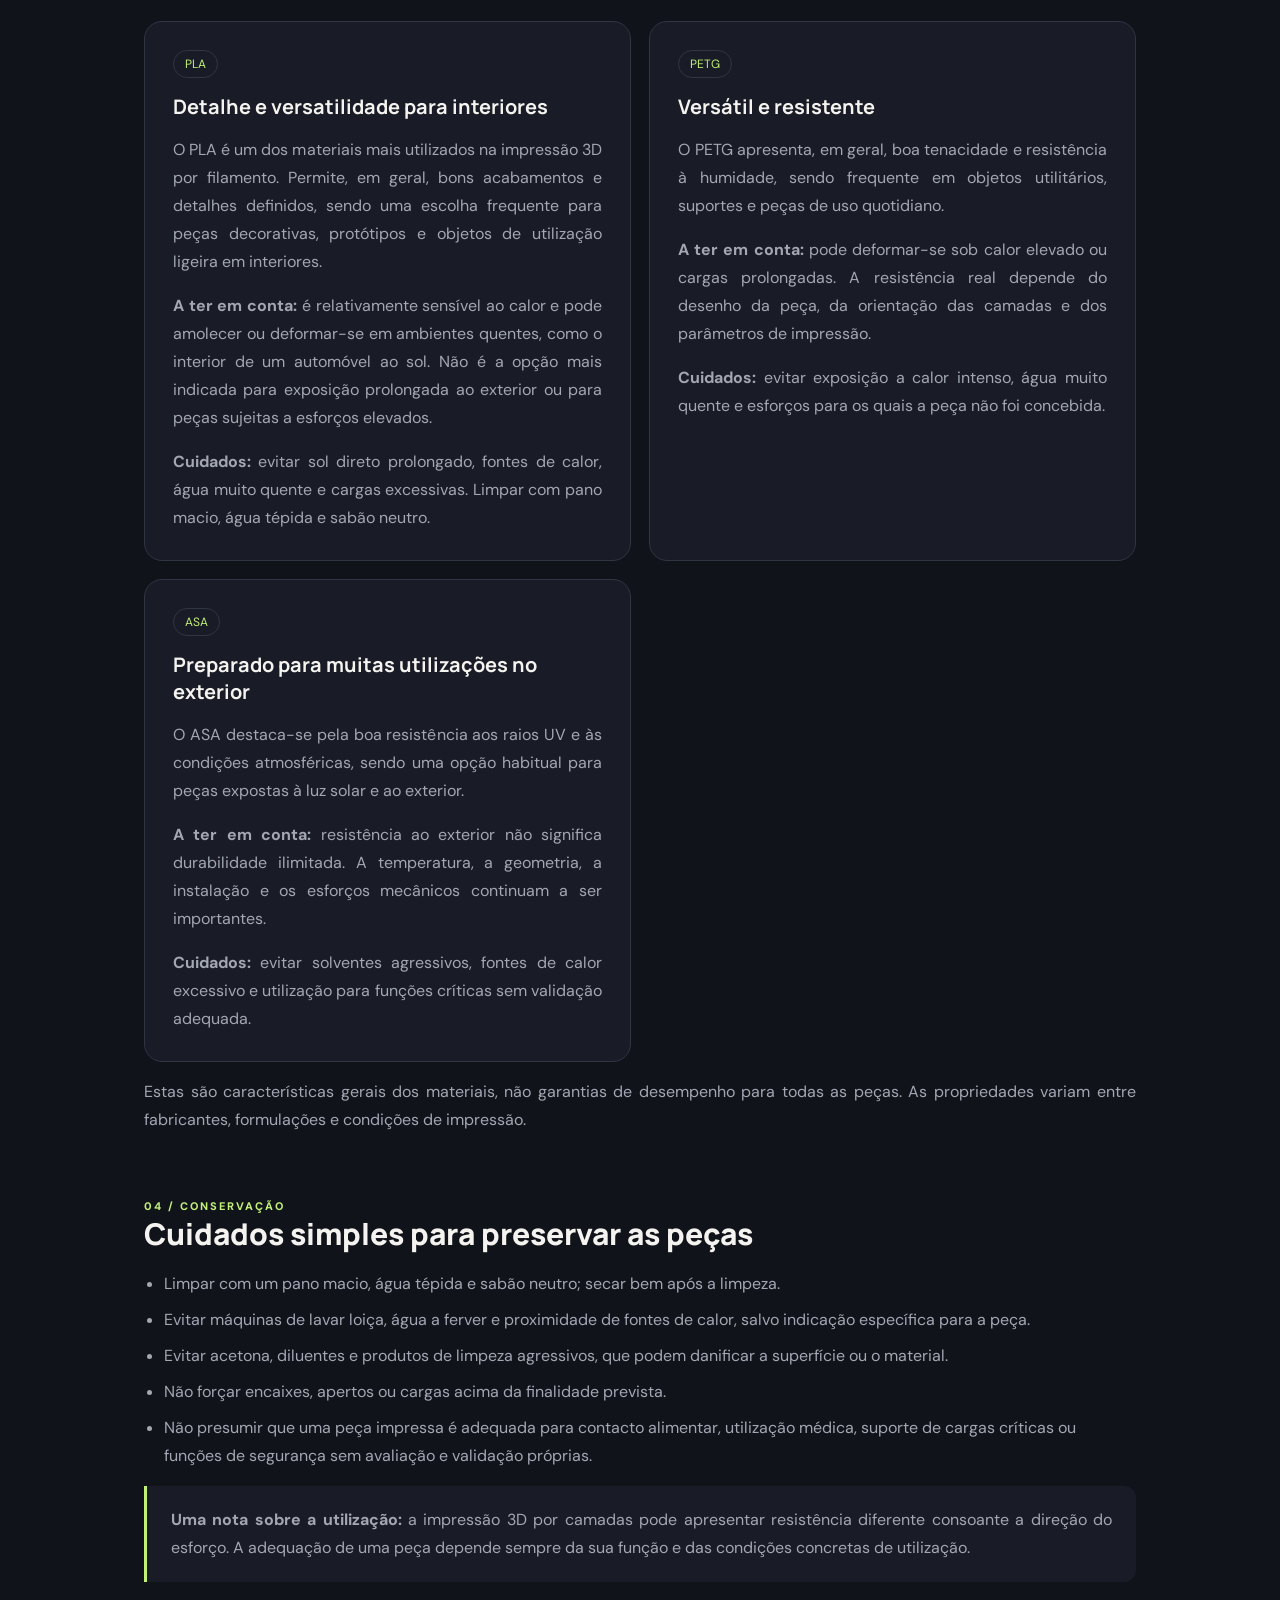
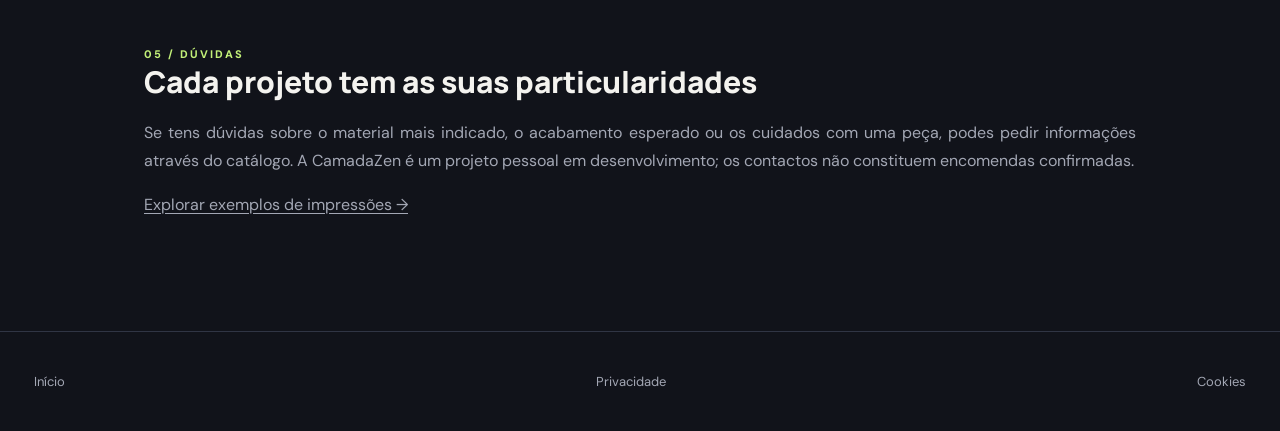
==== commit 94a6b59b: "Clarificar descrição do processo e aviso sobre marcas nas peças" ====
--- a/sobre-impressao-3d.html
+++ b/sobre-impressao-3d.html
@@ -45,8 +45,8 @@
 <h1>Feito camada a camada.<br><span>Com características próprias.</span></h1>
 <p class="lead">Cada peça impressa em 3D nasce de um processo de fabrico por adição de material. Conhecer este processo ajuda a compreender o seu aspeto, as suas possibilidades e os cuidados que merece.</p>
 <section aria-labelledby="processo"><span class="eyebrow">01 / O PROCESSO</span><h2 id="processo">Como nasce uma peça impressa em 3D?</h2>
-<p>Na impressão 3D por filamento, também conhecida por <strong>FDM/FFF</strong>, um filamento termoplástico é aquecido e depositado de forma controlada, formando sucessivas camadas até criar a peça. A preparação do modelo, a escolha do material, os parâmetros de impressão e os acabamentos são acompanhados e ajustados ao longo do processo.</p>
-<p>É um método de fabrico digital com uma componente prática e cuidada, frequentemente associado a pequenas séries e peças personalizadas. Não é equivalente à moldação industrial por injeção e o resultado pode apresentar particularidades visuais próprias.</p></section>
+<p>Na impressão 3D por filamento, também conhecida por <strong>FDM/FFF</strong>, um filamento termoplástico é aquecido e depositado de forma controlada, formando sucessivas camadas até criar a peça. A preparação do modelo, a escolha do material, os parâmetros de impressão e os acabamentos são acompanhados e ajustados ao longo de todo o processo.</p>
+<p>Trata-se de um método de fabrico digital com uma componente prática e cuidada, frequentemente associado a pequenas séries e peças personalizadas. Não é equivalente à moldação industrial por injeção, pelo que o resultado pode apresentar particularidades visuais próprias.</p></section>
 <section aria-labelledby="caracteristicas"><span class="eyebrow">02 / ASPETO E ACABAMENTO</span><h2 id="caracteristicas">Pequenas marcas fazem parte do processo</h2>
 <div class="cards">
 <article class="tile"><h3>Linhas de camada</h3><p>Podem ser visíveis ou percetíveis ao toque, especialmente em superfícies curvas ou inclinadas.</p></article>
@@ -54,7 +54,7 @@
 <article class="tile"><h3>Textura e brilho</h3><p>A orientação da peça, a geometria e as condições de impressão podem causar ligeiras diferenças de textura ou brilho.</p></article>
 <article class="tile"><h3>Marcas de suportes</h3><p>Em geometrias complexas, a remoção de estruturas temporárias de suporte pode deixar vestígios localizados.</p></article>
 </div>
-<div class="notice" style="margin-top:20px"><p><strong>Importante:</strong> estas características não devem ser confundidas com falhas que comprometam a segurança, a resistência ou a utilização prevista. Fissuras, separação de camadas ou deformações significativas não devem ser tratadas como simples pormenores estéticos.</p></div></section>
+<div class="notice" style="margin-top:20px"><p><strong>Importante:</strong> As peças impressas em 3D podem apresentar pequenas marcas ou linhas resultantes do processo de fabrico. Estas características são normais e não significam necessariamente que a peça tenha algum defeito.</p><p>No entanto, fissuras, separação de camadas ou deformações acentuadas podem indicar problemas que afetam a resistência ou a utilização da peça.</p></div></section>
 <section aria-labelledby="materiais"><span class="eyebrow">03 / ESCOLHER O MATERIAL</span><h2 id="materiais">PLA, PETG e ASA: características diferentes</h2>
 <div class="cards">
 <article class="tile"><span class="tag">PLA</span><h3>Detalhe e versatilidade para interiores</h3><p>O PLA é um dos materiais mais utilizados na impressão 3D por filamento. Permite, em geral, bons acabamentos e detalhes definidos, sendo uma escolha frequente para peças decorativas, protótipos e objetos de utilização ligeira em interiores.</p><p><strong>A ter em conta:</strong> é relativamente sensível ao calor e pode amolecer ou deformar-se em ambientes quentes, como o interior de um automóvel ao sol. Não é a opção mais indicada para exposição prolongada ao exterior ou para peças sujeitas a esforços elevados.</p><p><strong>Cuidados:</strong> evitar sol direto prolongado, fontes de calor, água muito quente e cargas excessivas. Limpar com pano macio, água tépida e sabão neutro.</p></article>
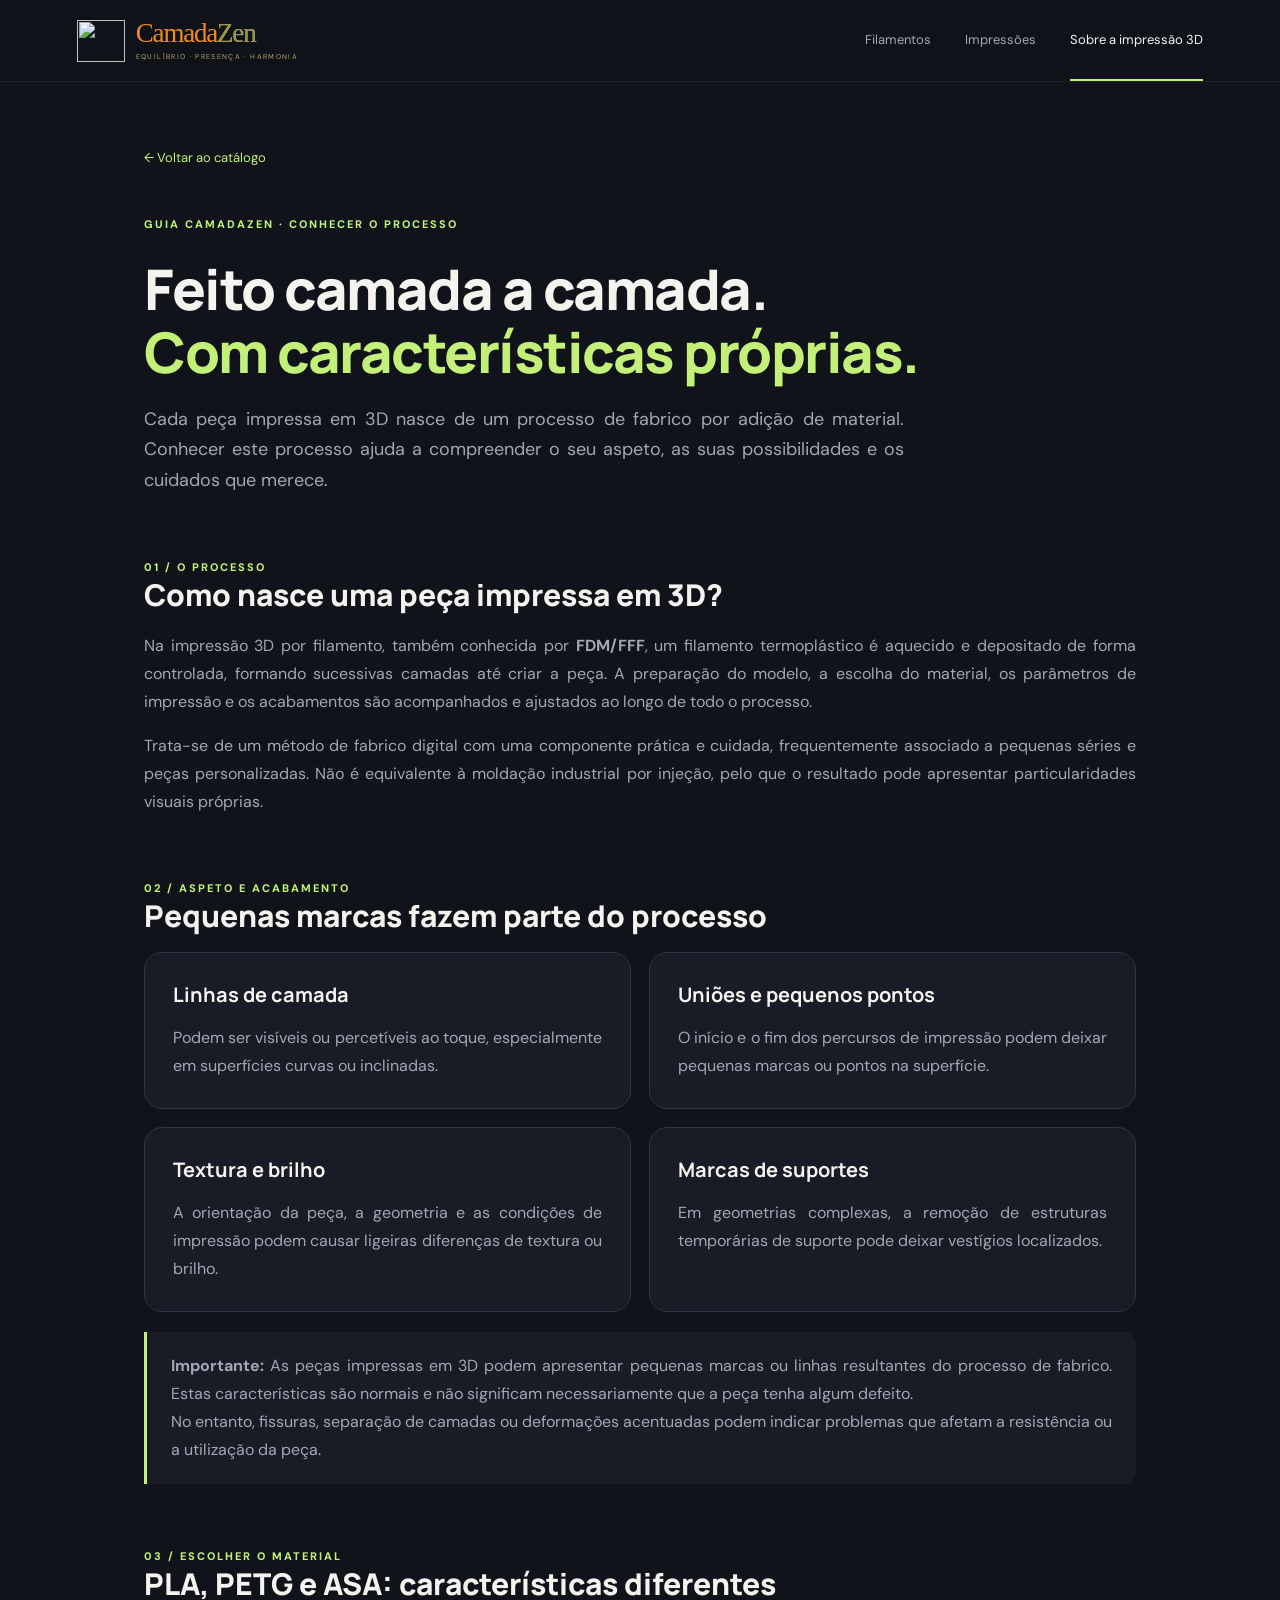
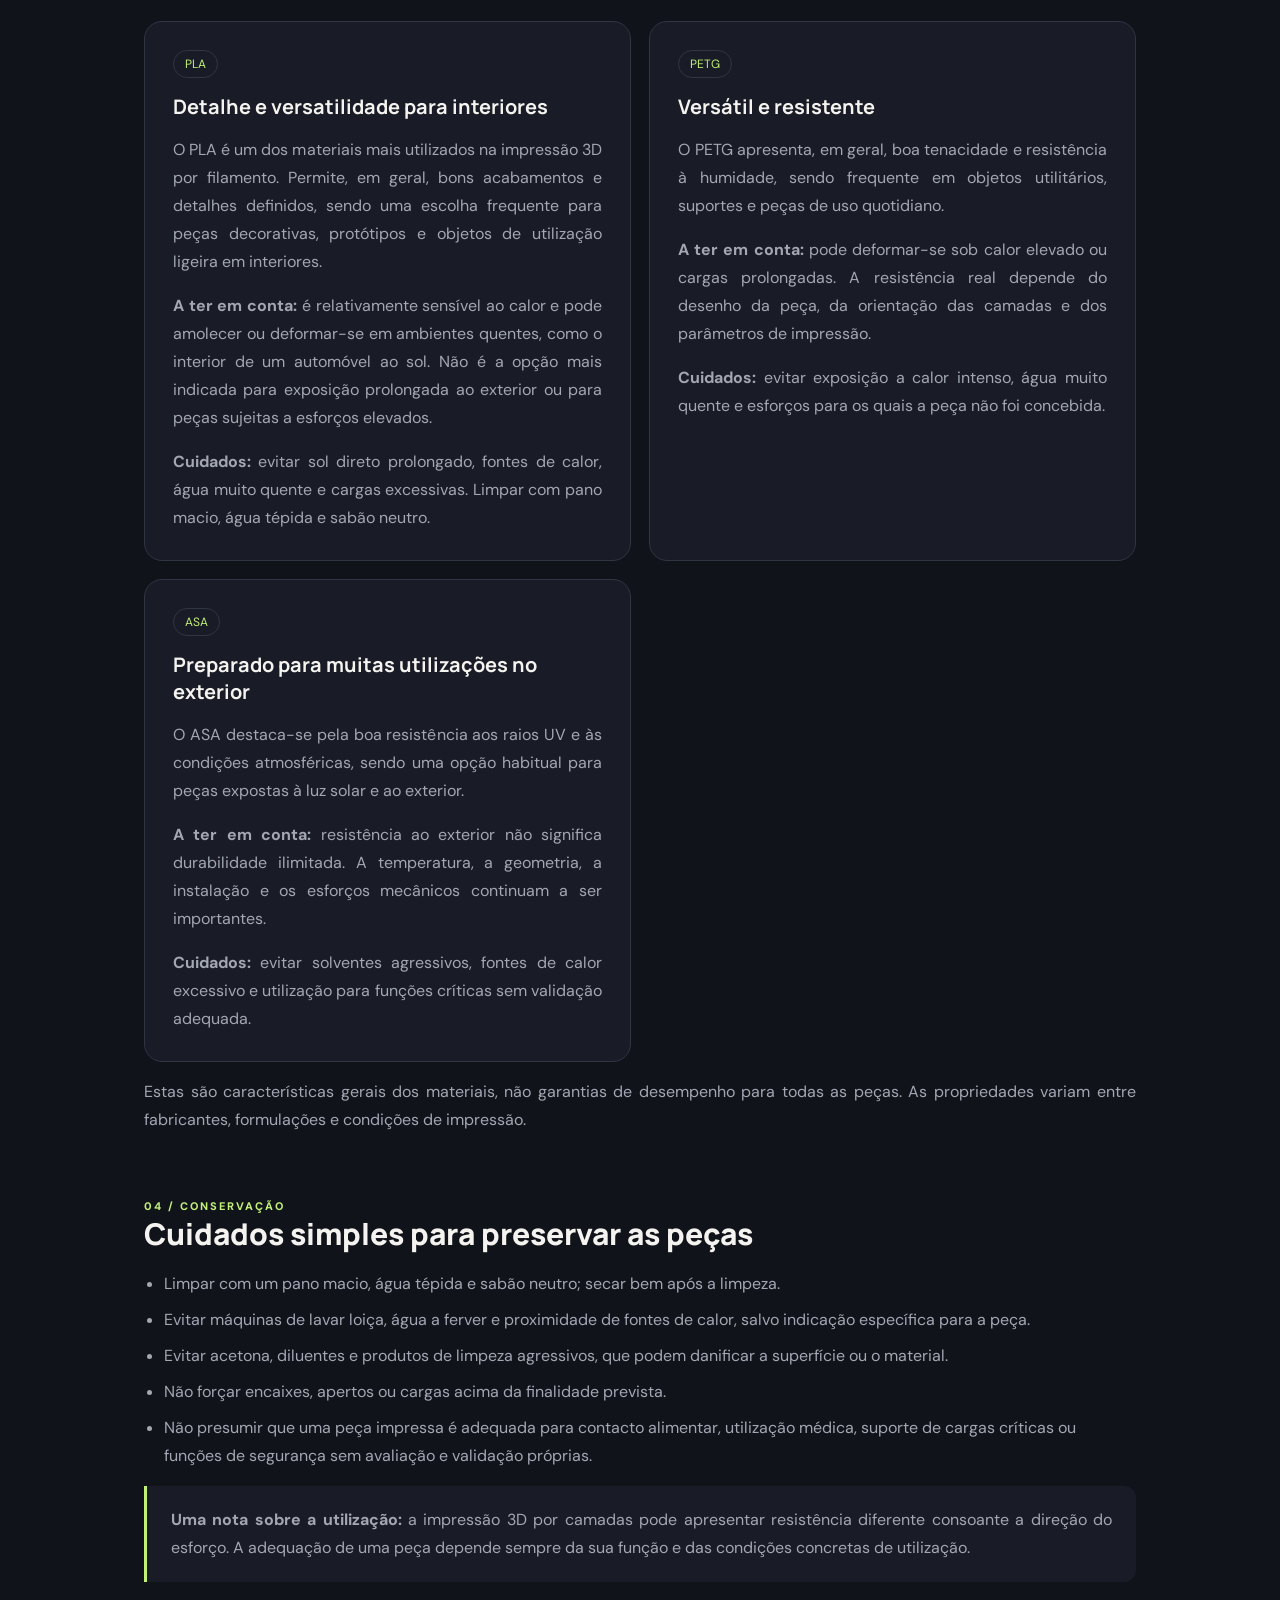
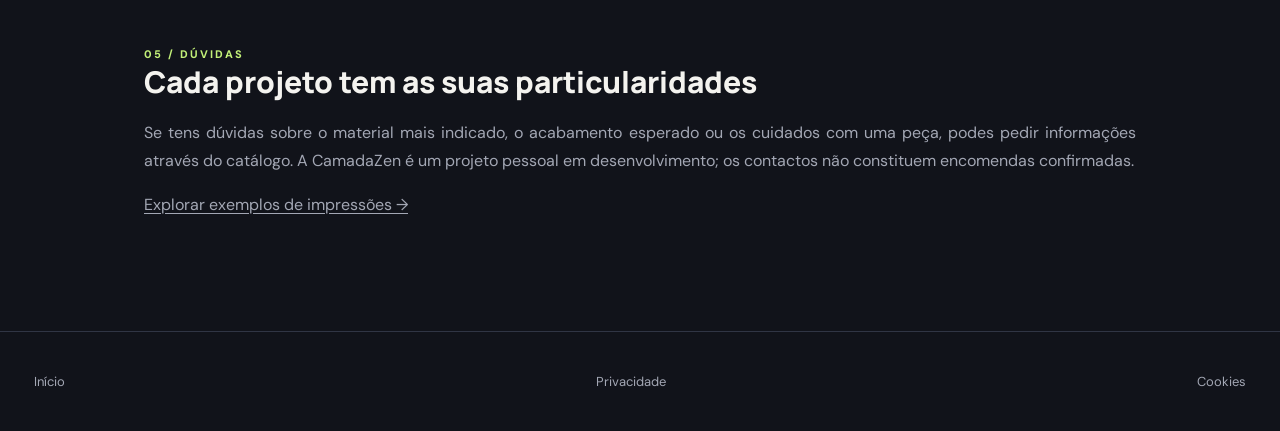
==== commit b63f3618: "Preparar referências aos logótipos originais CamadaZen" ====
--- a/sobre-impressao-3d.html
+++ b/sobre-impressao-3d.html
@@ -4,7 +4,7 @@
 <meta charset="utf-8"><meta name="viewport" content="width=device-width,initial-scale=1">
 <meta name="theme-color" content="#11131a">
 <meta name="description" content="Conhece a impressão 3D por camadas, as características naturais das peças e os cuidados com PETG e ASA.">
-<link rel="icon" type="image/svg+xml" href="assets/camadazen-mark.svg">
+<link rel="icon" type="image/png" href="assets/camadazen-simbolo-cz.png">
 <link rel="stylesheet" href="styles.css">
 <title>Sobre a impressão 3D | CamadaZen</title>
 <style>
@@ -36,7 +36,7 @@
 </head>
 <body>
 <header class="topbar">
-<a class="brand" href="index.html" aria-label="CamadaZen — Página inicial"><img class="brand-logo-symbol" src="assets/camadazen-mark.svg" alt=""><span class="brand-wordmark"><strong>Camada<span>Zen</span></strong><small>EQUILÍBRIO · PRESENÇA · HARMONIA</small></span></a>
+<a class="brand" href="index.html" aria-label="CamadaZen — Página inicial"><img class="brand-logo-symbol" src="assets/camadazen-simbolo-cz.png" alt=""><span class="brand-wordmark"><strong>Camada<span>Zen</span></strong><small>EQUILÍBRIO · PRESENÇA · HARMONIA</small></span></a>
 <nav class="nav" aria-label="Navegação principal"><a href="index.html#filamentos">Filamentos</a><a href="index.html#impressoes">Impressões</a><a class="active" href="sobre-impressao-3d.html" aria-current="page">Sobre a impressão 3D</a></nav>
 </header>
 <main class="guide">
--- a/styles.css
+++ b/styles.css
@@ -137,3 +137,4 @@
 .hero-logo-motto span:nth-of-type(odd){color:#f28a22}
 .hero-logo-motto span:nth-of-type(even),.hero-logo-motto b{color:#a5ad70}
 @media(max-width:760px){.hero-art{height:auto;min-height:270px;gap:10px}.hero-art .camadazen-symbol{max-height:215px}.hero-logo-motto{font-size:10px;letter-spacing:1.7px;gap:10px}}
+\n/* Escolha da fotografia principal e pré-visualização privada */\n.print-photo-picker{display:grid;grid-template-columns:repeat(auto-fit,minmax(120px,1fr));gap:12px;margin-top:12px}.print-photo-option{display:flex;flex-direction:column;gap:8px;padding:10px;border:1px solid var(--line);border-radius:12px;cursor:pointer}.print-photo-option img{width:100%;height:115px;object-fit:cover;border-radius:8px}.print-photo-option span{font-size:12px}.print-preview{margin-top:20px;padding:20px;border:1px solid var(--line);border-radius:16px;background:var(--panel)}.print-preview-card{max-width:600px}.print-preview-card>img{width:100%;max-height:350px;object-fit:contain;border-radius:12px}.print-preview-card p{white-space:pre-wrap;overflow-wrap:anywhere}\n
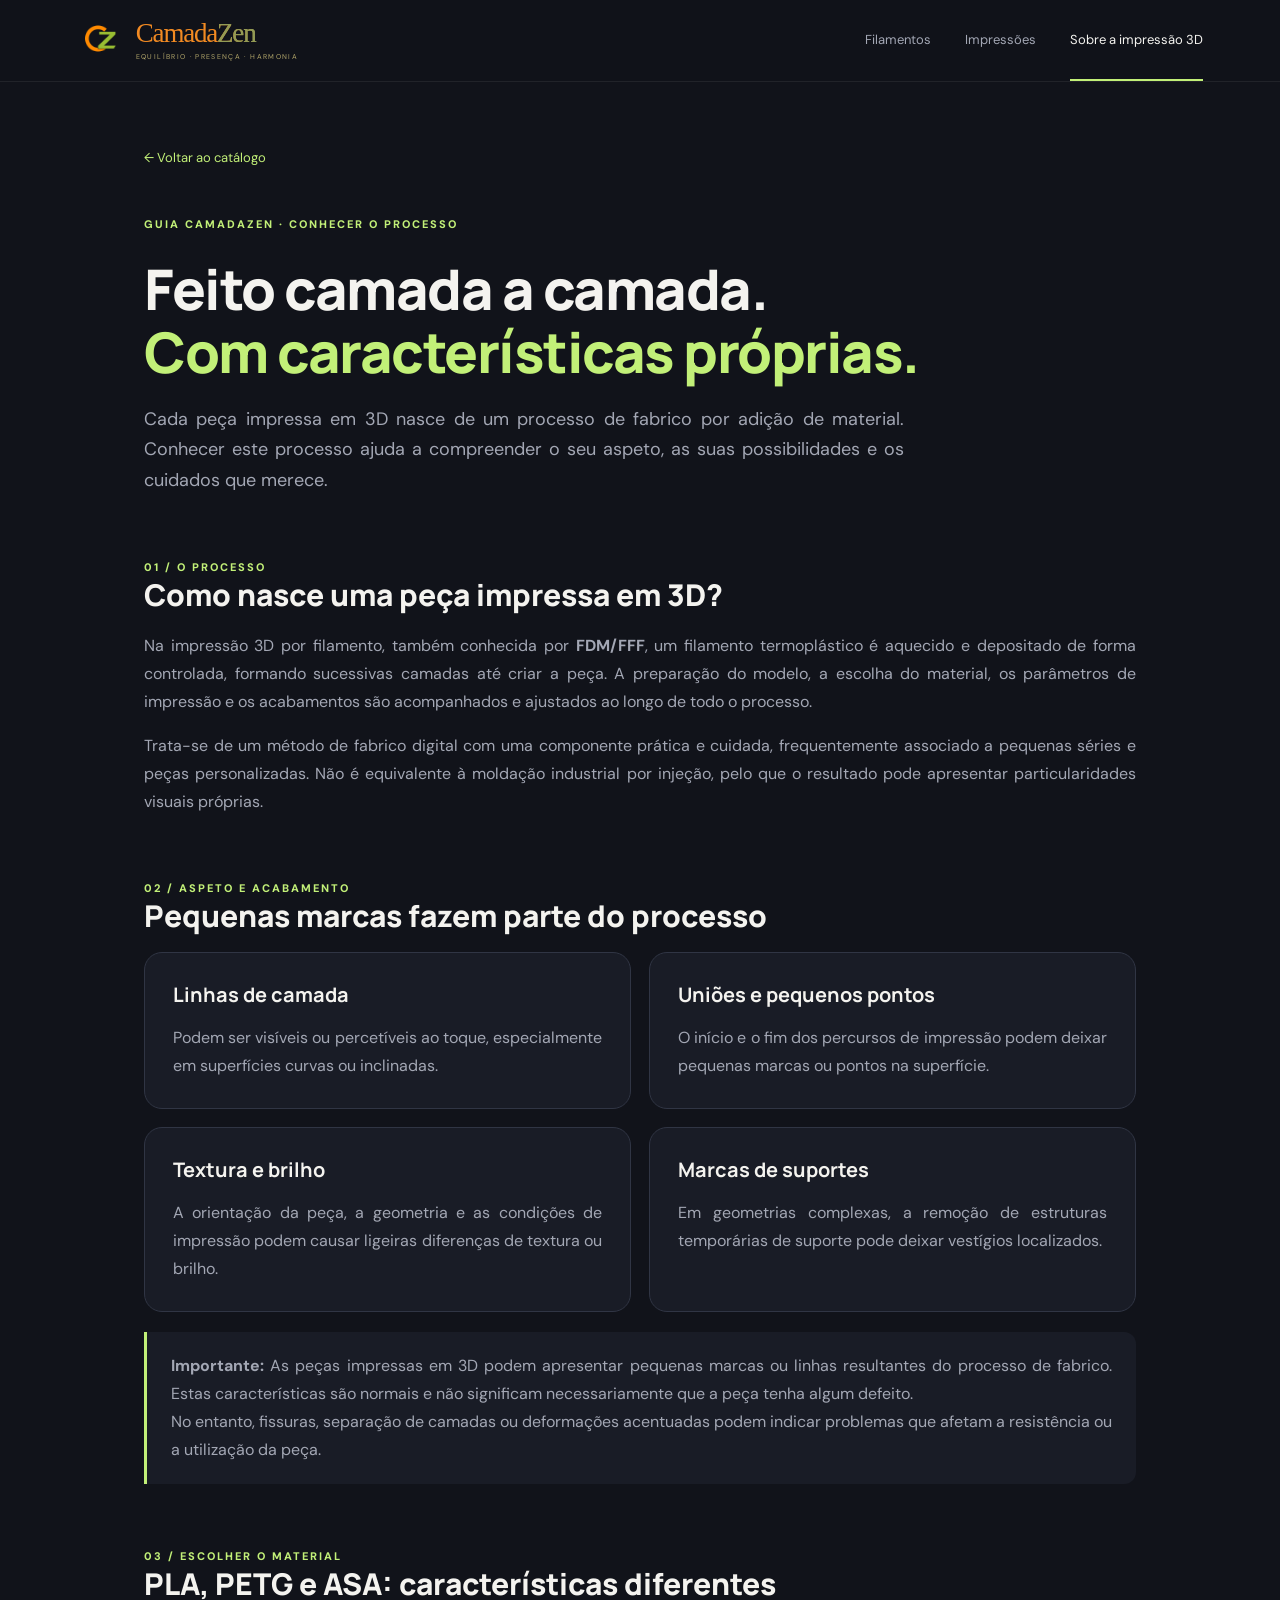
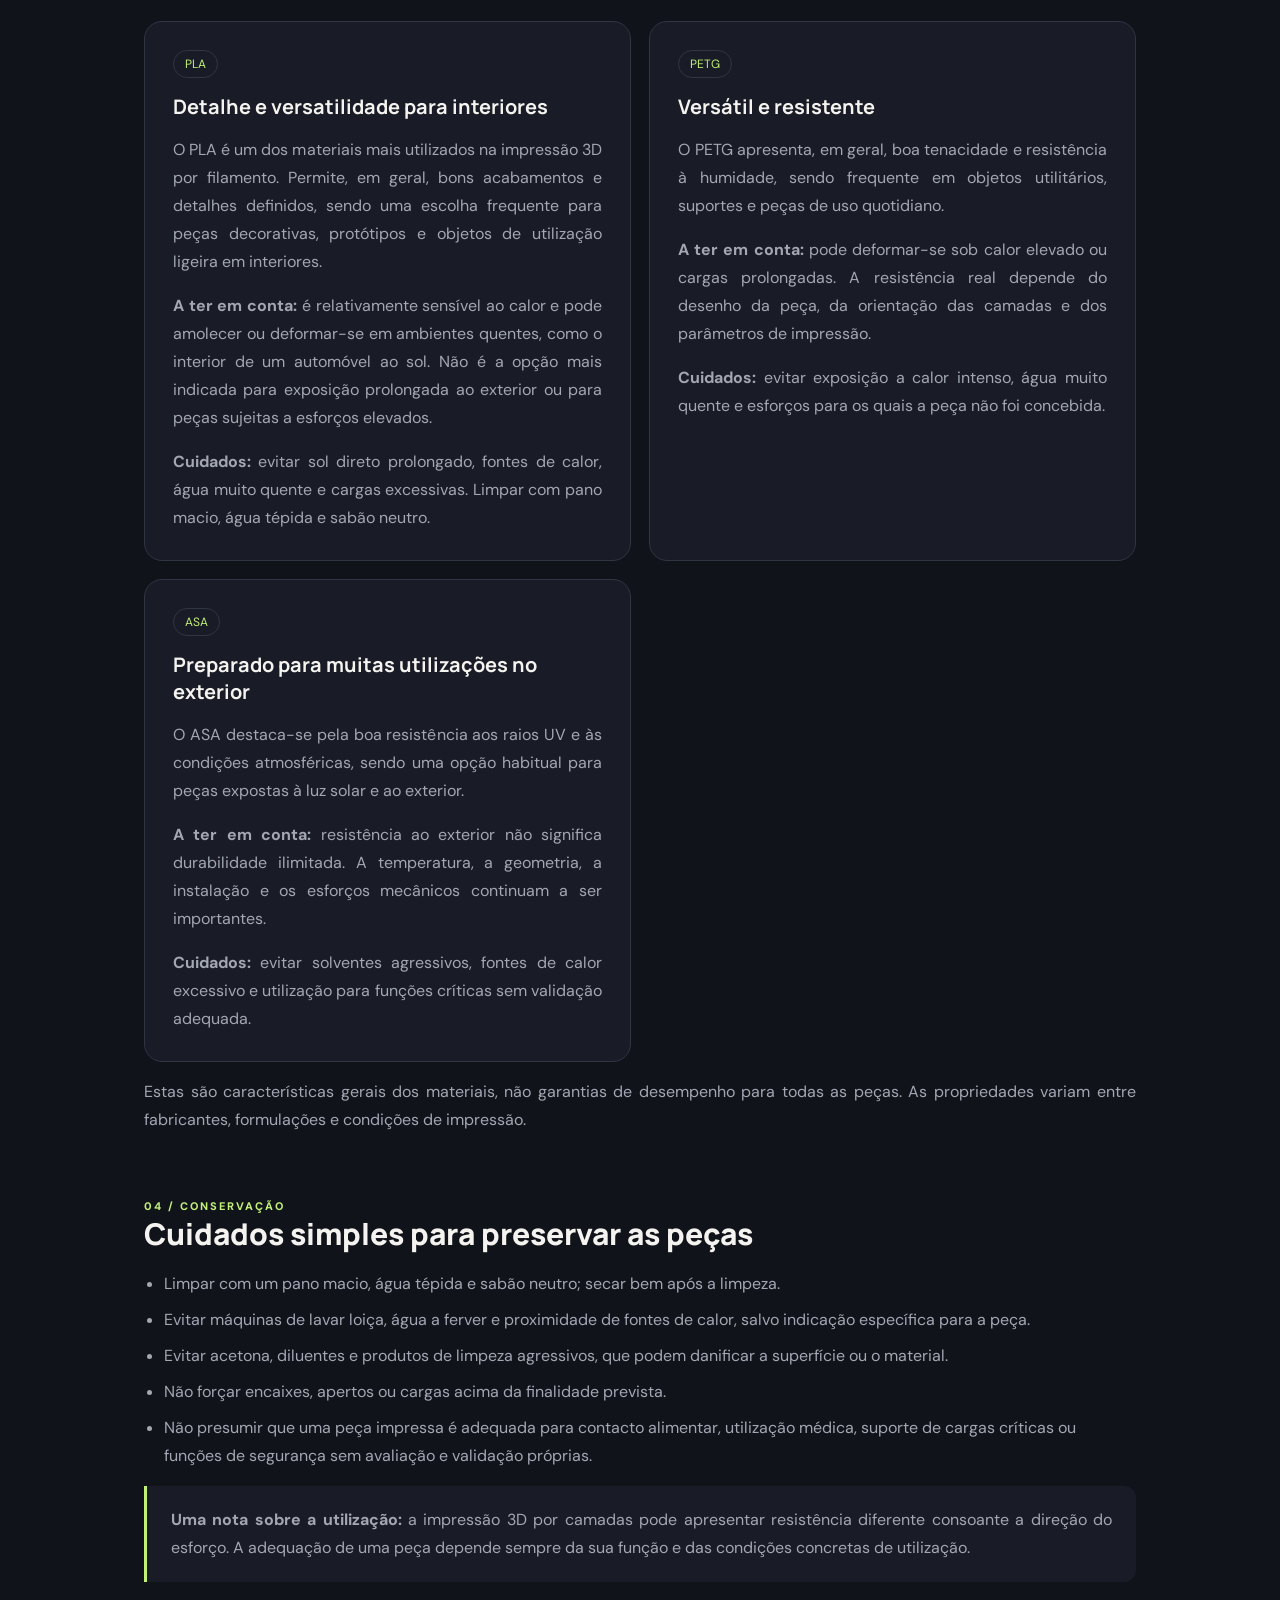
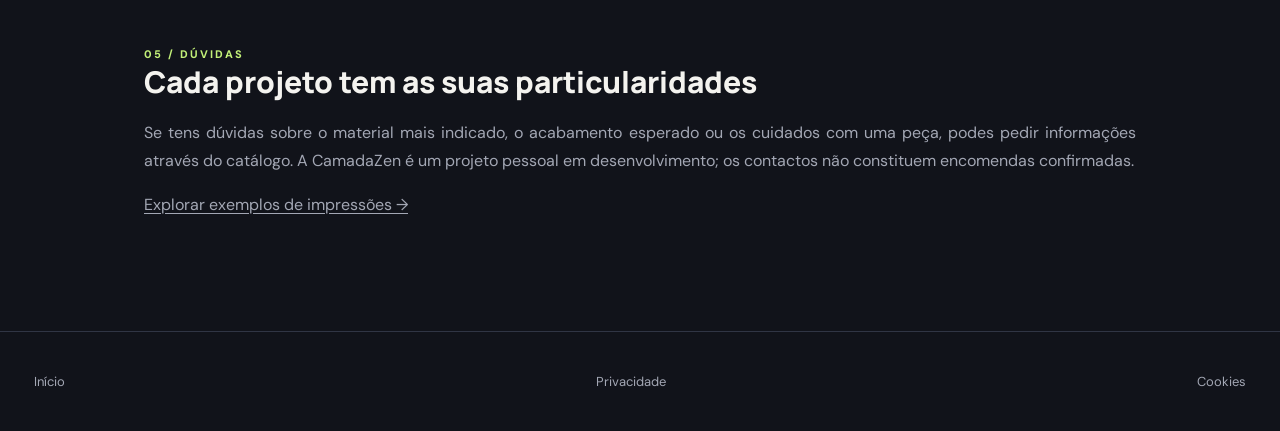
==== commit 5360cab4: "Ligar logótipos aos ficheiros PNG carregados" ====
--- a/sobre-impressao-3d.html
+++ b/sobre-impressao-3d.html
@@ -4,7 +4,7 @@
 <meta charset="utf-8"><meta name="viewport" content="width=device-width,initial-scale=1">
 <meta name="theme-color" content="#11131a">
 <meta name="description" content="Conhece a impressão 3D por camadas, as características naturais das peças e os cuidados com PETG e ASA.">
-<link rel="icon" type="image/png" href="assets/camadazen-simbolo-cz.png">
+<link rel="icon" type="image/png" href="assets/CamadaZen_CZ_transparente.png">
 <link rel="stylesheet" href="styles.css">
 <title>Sobre a impressão 3D | CamadaZen</title>
 <style>
@@ -36,7 +36,7 @@
 </head>
 <body>
 <header class="topbar">
-<a class="brand" href="index.html" aria-label="CamadaZen — Página inicial"><img class="brand-logo-symbol" src="assets/camadazen-simbolo-cz.png" alt=""><span class="brand-wordmark"><strong>Camada<span>Zen</span></strong><small>EQUILÍBRIO · PRESENÇA · HARMONIA</small></span></a>
+<a class="brand" href="index.html" aria-label="CamadaZen — Página inicial"><img class="brand-logo-symbol" src="assets/CamadaZen_CZ_transparente.png" alt=""><span class="brand-wordmark"><strong>Camada<span>Zen</span></strong><small>EQUILÍBRIO · PRESENÇA · HARMONIA</small></span></a>
 <nav class="nav" aria-label="Navegação principal"><a href="index.html#filamentos">Filamentos</a><a href="index.html#impressoes">Impressões</a><a class="active" href="sobre-impressao-3d.html" aria-current="page">Sobre a impressão 3D</a></nav>
 </header>
 <main class="guide">
--- a/styles.css
+++ b/styles.css
@@ -137,4 +137,7 @@
 .hero-logo-motto span:nth-of-type(odd){color:#f28a22}
 .hero-logo-motto span:nth-of-type(even),.hero-logo-motto b{color:#a5ad70}
 @media(max-width:760px){.hero-art{height:auto;min-height:270px;gap:10px}.hero-art .camadazen-symbol{max-height:215px}.hero-logo-motto{font-size:10px;letter-spacing:1.7px;gap:10px}}
-\n/* Escolha da fotografia principal e pré-visualização privada */\n.print-photo-picker{display:grid;grid-template-columns:repeat(auto-fit,minmax(120px,1fr));gap:12px;margin-top:12px}.print-photo-option{display:flex;flex-direction:column;gap:8px;padding:10px;border:1px solid var(--line);border-radius:12px;cursor:pointer}.print-photo-option img{width:100%;height:115px;object-fit:cover;border-radius:8px}.print-photo-option span{font-size:12px}.print-preview{margin-top:20px;padding:20px;border:1px solid var(--line);border-radius:16px;background:var(--panel)}.print-preview-card{max-width:600px}.print-preview-card>img{width:100%;max-height:350px;object-fit:contain;border-radius:12px}.print-preview-card p{white-space:pre-wrap;overflow-wrap:anywhere}\n+\n/* Escolha da fotografia principal e pré-visualização privada */\n.print-photo-picker{display:grid;grid-template-columns:repeat(auto-fit,minmax(120px,1fr));gap:12px;margin-top:12px}.print-photo-option{display:flex;flex-direction:column;gap:8px;padding:10px;border:1px solid var(--line);border-radius:12px;cursor:pointer}.print-photo-option img{width:100%;height:115px;object-fit:cover;border-radius:8px}.print-photo-option span{font-size:12px}.print-preview{margin-top:20px;padding:20px;border:1px solid var(--line);border-radius:16px;background:var(--panel)}.print-preview-card{max-width:600px}.print-preview-card>img{width:100%;max-height:350px;object-fit:contain;border-radius:12px}.print-preview-card p{white-space:pre-wrap;overflow-wrap:anywhere}\n
+/* Logótipo completo original na área principal */
+.hero-art .camadazen-symbol{width:min(100%,520px);max-height:330px}
+@media(max-width:760px){.hero-art .camadazen-symbol{width:min(100%,440px);max-height:260px}}
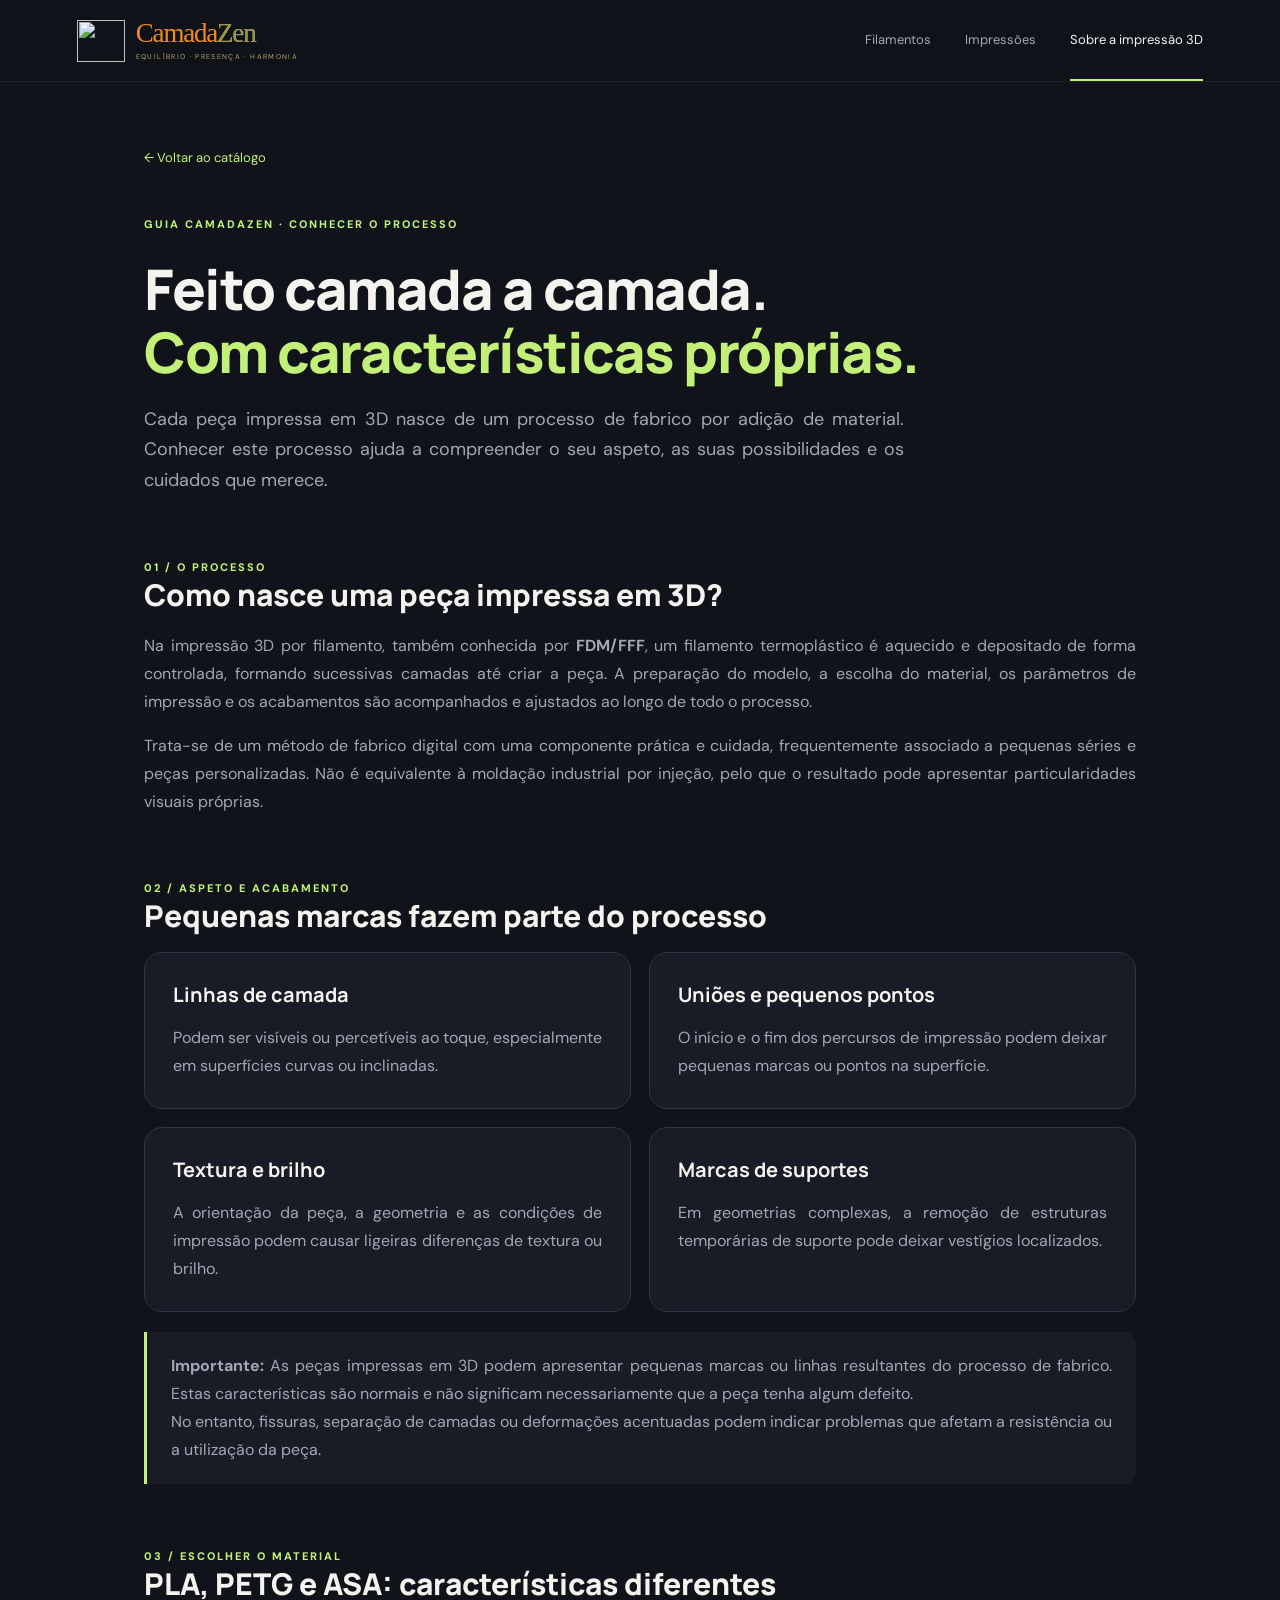
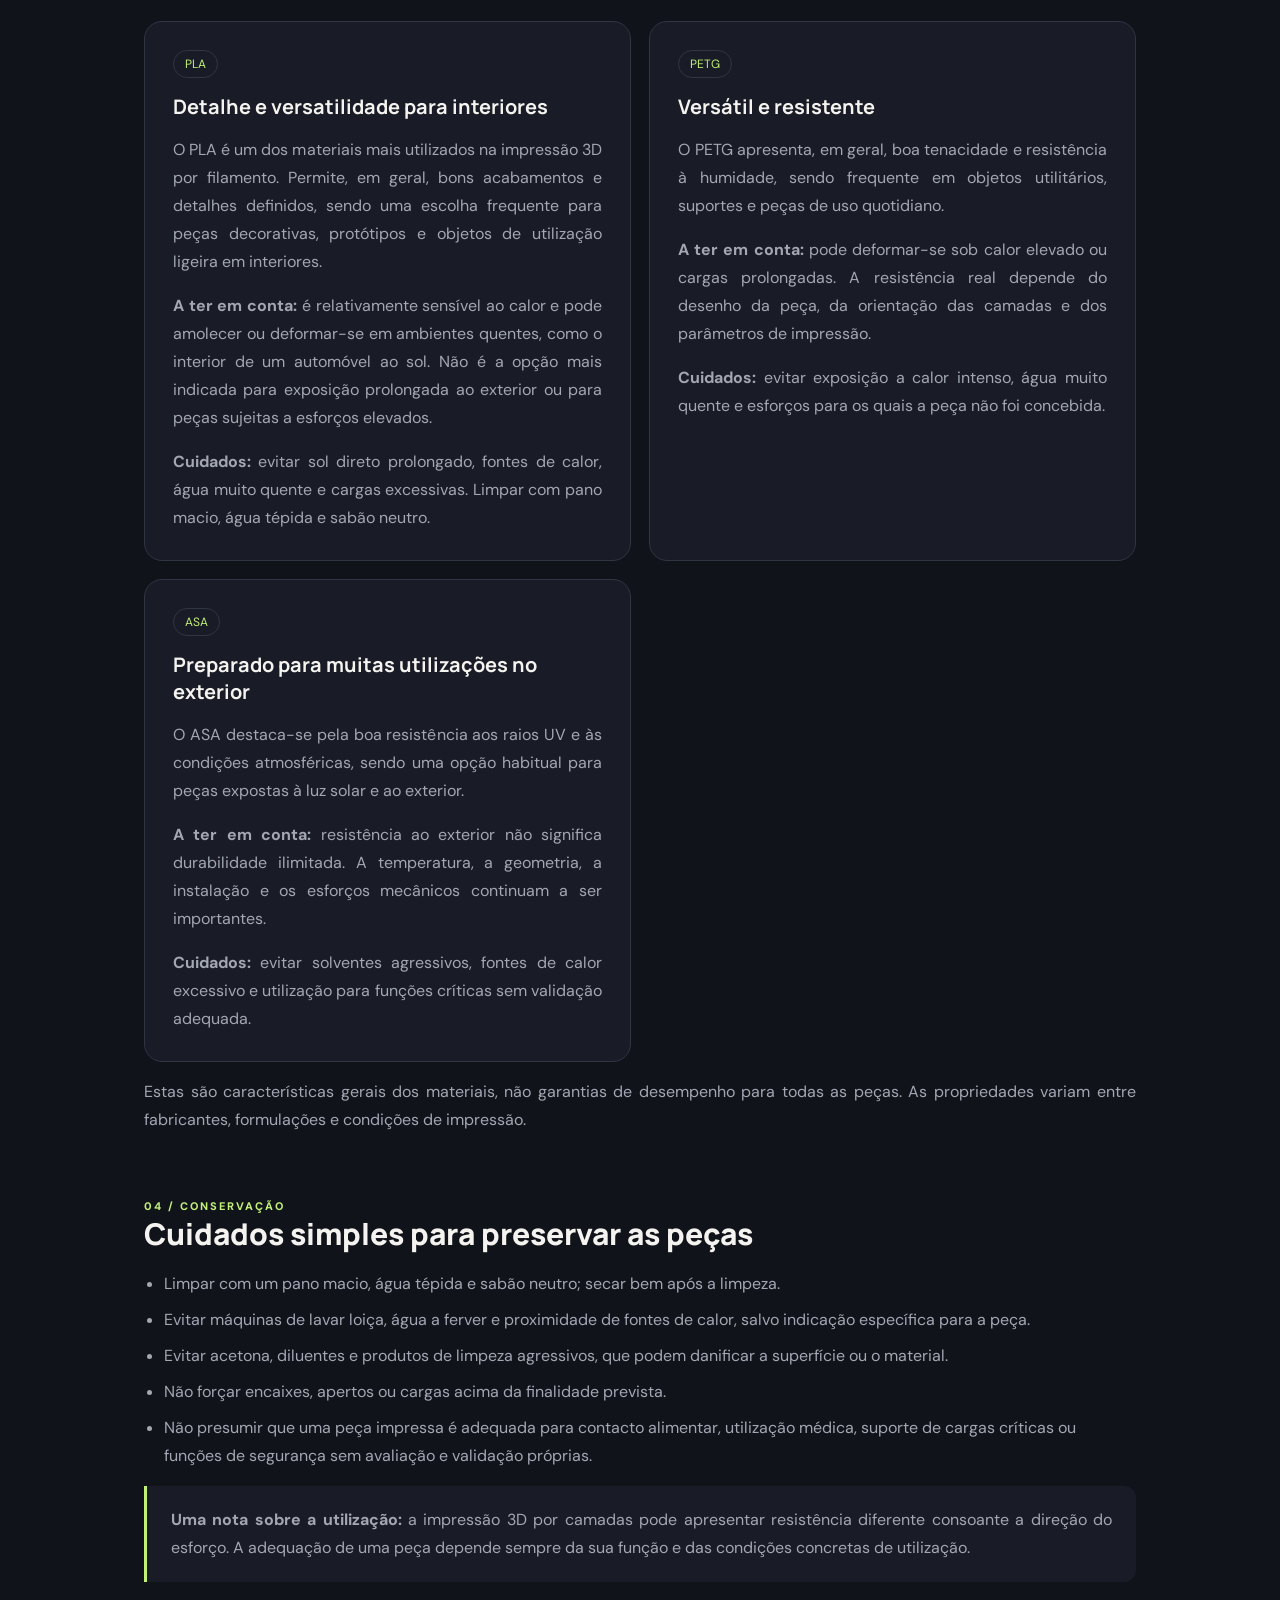
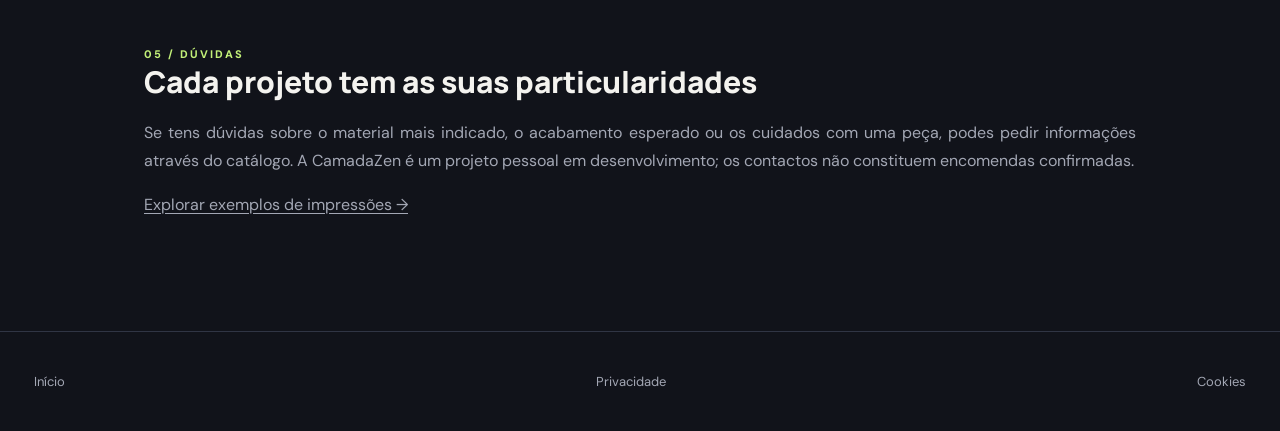
==== commit 57f59b6f: "Preparar novo símbolo CZ para cabeçalho rodapé e favicon" ====
--- a/sobre-impressao-3d.html
+++ b/sobre-impressao-3d.html
@@ -4,7 +4,7 @@
 <meta charset="utf-8"><meta name="viewport" content="width=device-width,initial-scale=1">
 <meta name="theme-color" content="#11131a">
 <meta name="description" content="Conhece a impressão 3D por camadas, as características naturais das peças e os cuidados com PETG e ASA.">
-<link rel="icon" type="image/png" href="assets/CamadaZen_CZ_transparente.png">
+<link rel="icon" type="image/png" href="assets/01_simbolo_CZ_transparente(1).png">
 <link rel="stylesheet" href="styles.css">
 <title>Sobre a impressão 3D | CamadaZen</title>
 <style>
@@ -36,7 +36,7 @@
 </head>
 <body>
 <header class="topbar">
-<a class="brand" href="index.html" aria-label="CamadaZen — Página inicial"><img class="brand-logo-symbol" src="assets/CamadaZen_CZ_transparente.png" alt=""><span class="brand-wordmark"><strong>Camada<span>Zen</span></strong><small>EQUILÍBRIO · PRESENÇA · HARMONIA</small></span></a>
+<a class="brand" href="index.html" aria-label="CamadaZen — Página inicial"><img class="brand-logo-symbol" src="assets/01_simbolo_CZ_transparente(1).png" alt=""><span class="brand-wordmark"><strong>Camada<span>Zen</span></strong><small>EQUILÍBRIO · PRESENÇA · HARMONIA</small></span></a>
 <nav class="nav" aria-label="Navegação principal"><a href="index.html#filamentos">Filamentos</a><a href="index.html#impressoes">Impressões</a><a class="active" href="sobre-impressao-3d.html" aria-current="page">Sobre a impressão 3D</a></nav>
 </header>
 <main class="guide">
